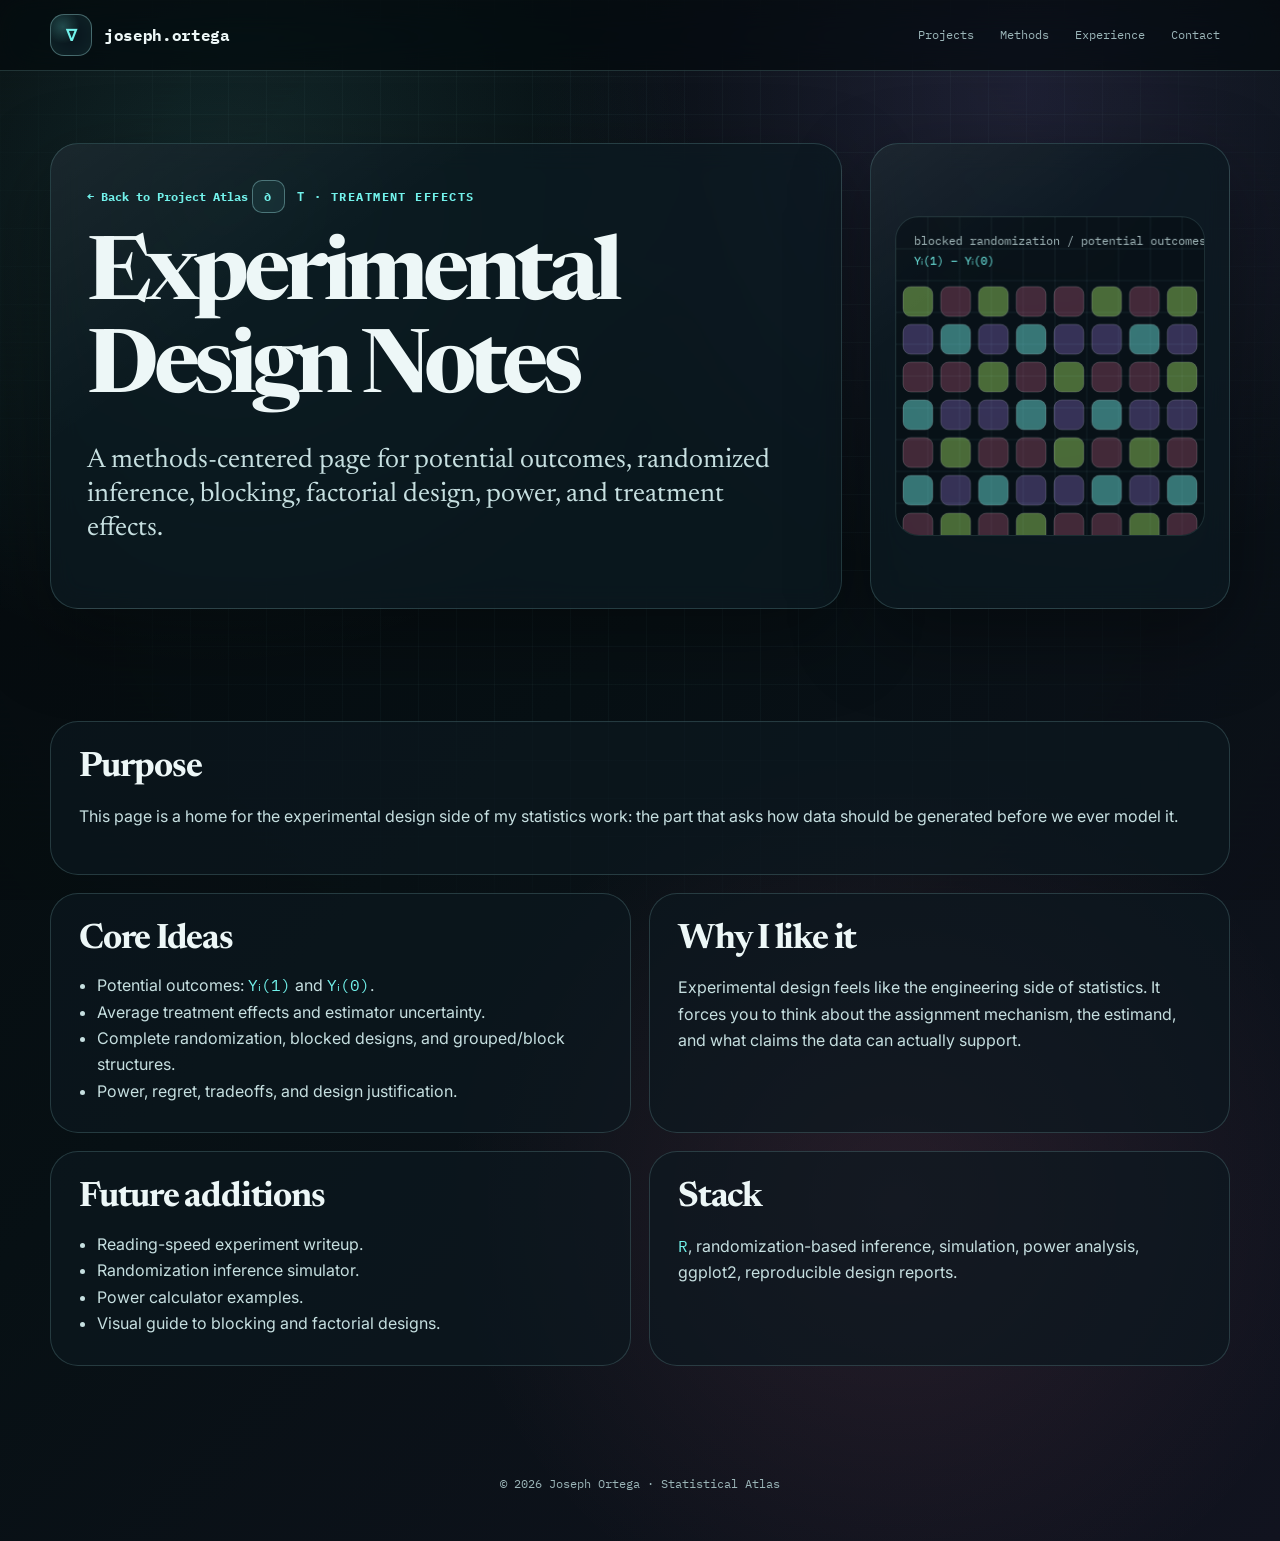
==== projects/experimental-design.html @ 02c42f97 "Add files via upload" ====
<!doctype html>
<html lang="en">
<head>
  <meta charset="utf-8" />
  <meta name="viewport" content="width=device-width, initial-scale=1" />
  <title>Experimental Design Notes — Joseph Ortega</title>
  <meta name="description" content="A methods-centered page for potential outcomes, randomized inference, blocking, factorial design, power, and treatment effects." />
  <meta name="theme-color" content="#071014" />
  <link rel="preconnect" href="https://fonts.googleapis.com">
  <link rel="preconnect" href="https://fonts.gstatic.com" crossorigin>
  <link href="https://fonts.googleapis.com/css2?family=IBM+Plex+Mono:wght@400;500;600;700&family=Inter:wght@400;500;600;700;800&family=Newsreader:opsz,wght@6..72,500;6..72,600;6..72,700&display=swap" rel="stylesheet">
  <link rel="stylesheet" href="../assets/styles.css" />
</head>
<body>
  <a class="skip-link" href="#main">Skip to content</a>
  <div class="progress" aria-hidden="true"></div>

  <header class="nav">
    <div class="container nav-inner">
      <a class="logo" href="../index.html" aria-label="Joseph Ortega home">
        <span class="logo-mark">∇</span>
        <span>joseph.ortega</span>
      </a>
      <nav class="nav-links" aria-label="Primary navigation">
        <a href="../index.html#projects">Projects</a>
        <a href="../index.html#methods">Methods</a>
        <a href="../index.html#experience">Experience</a>
        <a href="../index.html#contact">Contact</a>
      </nav>
    </div>
  </header>

  <main id="main">
    <section class="project-hero container">
      <div class="project-hero-grid">
        <div class="panel project-title reveal">
          <a class="back" href="../index.html#projects">← Back to Project Atlas</a>
          <div class="eyebrow">τ · treatment effects</div>
          <h1>Experimental Design Notes</h1>
          <p>A methods-centered page for potential outcomes, randomized inference, blocking, factorial design, power, and treatment effects.</p>
        </div>
        <aside class="panel project-viz reveal" aria-label="Project visualization">
          <canvas data-viz="experiment"></canvas>
        </aside>
      </div>
    </section>

    <section class="section container">
      <div class="case-grid">
        
        <article class="case-card full reveal">
          <h2>Purpose</h2>
          <p>This page is a home for the experimental design side of my statistics work: the part that asks how data should be generated before we ever model it.</p>
        </article>
        <article class="case-card reveal">
          <h2>Core Ideas</h2>
          <ul>
            <li>Potential outcomes: <code>Yᵢ(1)</code> and <code>Yᵢ(0)</code>.</li>
            <li>Average treatment effects and estimator uncertainty.</li>
            <li>Complete randomization, blocked designs, and grouped/block structures.</li>
            <li>Power, regret, tradeoffs, and design justification.</li>
          </ul>
        </article>
        <article class="case-card reveal">
          <h2>Why I like it</h2>
          <p>Experimental design feels like the engineering side of statistics. It forces you to think about the assignment mechanism, the estimand, and what claims the data can actually support.</p>
        </article>
        <article class="case-card reveal">
          <h2>Future additions</h2>
          <ul>
            <li>Reading-speed experiment writeup.</li>
            <li>Randomization inference simulator.</li>
            <li>Power calculator examples.</li>
            <li>Visual guide to blocking and factorial designs.</li>
          </ul>
        </article>
        <article class="case-card reveal">
          <h2>Stack</h2>
          <p><code>R</code>, randomization-based inference, simulation, power analysis, ggplot2, reproducible design reports.</p>
        </article>
    
      </div>
    </section>
  </main>

  <footer class="footer container">
    <div>© <span id="year"></span> Joseph Ortega · <a href="../index.html">Statistical Atlas</a></div>
  </footer>

  <script src="../assets/script.js"></script>
</body>
</html>
---- assets/styles.css ----
:root {
  --bg: #071014;
  --bg-2: #0a161d;
  --panel: rgba(12, 25, 32, 0.76);
  --panel-2: rgba(10, 22, 29, 0.92);
  --line: rgba(163, 230, 232, 0.18);
  --line-strong: rgba(163, 230, 232, 0.38);
  --text: #edf7f7;
  --muted: #9bb5b8;
  --soft: #c6dfe0;
  --cyan: #72f2eb;
  --blue: #7aa7ff;
  --violet: #b18cff;
  --rose: #ff7aa8;
  --lime: #b8ff72;
  --amber: #ffd166;
  --paper: #f4efe2;
  --shadow: 0 28px 80px rgba(0, 0, 0, 0.36);
  --max: 1180px;
  --mono: "IBM Plex Mono", ui-monospace, SFMono-Regular, Menlo, Monaco, Consolas, monospace;
  --sans: "Inter", system-ui, -apple-system, BlinkMacSystemFont, "Segoe UI", sans-serif;
  --serif: "Newsreader", Georgia, serif;
}

* { box-sizing: border-box; }
html { scroll-behavior: smooth; }
body {
  margin: 0;
  min-height: 100vh;
  color: var(--text);
  font-family: var(--sans);
  line-height: 1.65;
  background:
    radial-gradient(circle at 17% 12%, rgba(114, 242, 235, 0.13), transparent 28%),
    radial-gradient(circle at 80% 6%, rgba(177, 140, 255, 0.14), transparent 28%),
    radial-gradient(circle at 70% 78%, rgba(255, 122, 168, 0.11), transparent 30%),
    linear-gradient(135deg, #050a0d 0%, var(--bg) 45%, #11131f 100%);
  overflow-x: hidden;
}

body::before {
  content: "";
  position: fixed;
  inset: 0;
  pointer-events: none;
  z-index: -3;
  background:
    linear-gradient(90deg, rgba(163,230,232,0.035) 1px, transparent 1px),
    linear-gradient(rgba(163,230,232,0.035) 1px, transparent 1px);
  background-size: 38px 38px;
  mask-image: radial-gradient(circle at 50% 30%, black 0 54%, transparent 82%);
}

body::after {
  content: "";
  position: fixed;
  inset: 0;
  z-index: -2;
  pointer-events: none;
  opacity: .28;
  background:
    repeating-linear-gradient(0deg, transparent 0 5px, rgba(255,255,255,.035) 6px, transparent 7px),
    radial-gradient(circle at 50% 50%, transparent 0 58%, rgba(0,0,0,.44) 100%);
  mix-blend-mode: soft-light;
}

a { color: inherit; text-decoration: none; }
img, svg { max-width: 100%; display: block; }
.container { width: min(var(--max), calc(100% - 36px)); margin: 0 auto; }

.skip-link {
  position: absolute;
  left: 18px;
  top: -60px;
  z-index: 999;
  background: var(--text);
  color: #061015;
  padding: 10px 14px;
  border-radius: 999px;
}
.skip-link:focus { top: 18px; }

.progress {
  position: fixed;
  top: 0;
  left: 0;
  height: 3px;
  width: 0;
  z-index: 1000;
  background: linear-gradient(90deg, var(--cyan), var(--violet), var(--rose), var(--amber));
  box-shadow: 0 0 20px rgba(114,242,235,.5);
}

.nav {
  position: sticky;
  top: 0;
  z-index: 100;
  backdrop-filter: blur(16px) saturate(150%);
  background: rgba(5, 10, 13, 0.72);
  border-bottom: 1px solid var(--line);
}

.nav-inner {
  display: flex;
  align-items: center;
  justify-content: space-between;
  gap: 22px;
  padding: 14px 0;
}

.logo {
  display: inline-flex;
  align-items: center;
  gap: 12px;
  font-family: var(--mono);
  font-weight: 700;
  letter-spacing: -.02em;
}

.logo-mark {
  width: 42px;
  height: 42px;
  border: 1px solid var(--line-strong);
  border-radius: 14px;
  display: grid;
  place-items: center;
  color: var(--cyan);
  background:
    radial-gradient(circle at 30% 30%, rgba(114,242,235,.22), transparent 42%),
    rgba(12,25,32,.76);
  box-shadow: inset 0 0 24px rgba(114,242,235,.08);
}

.nav-links {
  display: flex;
  align-items: center;
  justify-content: flex-end;
  gap: 6px;
  flex-wrap: wrap;
}

.nav-links a {
  font-family: var(--mono);
  font-size: 12px;
  color: var(--muted);
  padding: 8px 10px;
  border-radius: 999px;
  transition: color .2s ease, background .2s ease;
}
.nav-links a:hover {
  color: var(--text);
  background: rgba(114,242,235,.08);
}

.hero {
  min-height: calc(100vh - 73px);
  display: grid;
  align-items: center;
  padding: 76px 0 56px;
}

.hero-grid {
  display: grid;
  grid-template-columns: 1.03fr .97fr;
  gap: 38px;
  align-items: center;
}

.eyebrow {
  display: inline-flex;
  align-items: center;
  gap: 12px;
  margin-bottom: 18px;
  font-family: var(--mono);
  color: var(--cyan);
  font-weight: 700;
  font-size: 12px;
  letter-spacing: .12em;
  text-transform: uppercase;
}
.eyebrow::before {
  content: "∂";
  width: 31px;
  height: 31px;
  display: grid;
  place-items: center;
  border: 1px solid var(--line-strong);
  border-radius: 10px;
  background: rgba(114,242,235,.07);
}

h1, h2, h3 { margin: 0; line-height: 1.05; }
h1 {
  font-family: var(--serif);
  font-weight: 700;
  letter-spacing: -.06em;
  font-size: clamp(50px, 8.4vw, 112px);
  max-width: 850px;
}
.gradient-text {
  color: transparent;
  background: linear-gradient(100deg, var(--cyan), var(--blue), var(--violet), var(--rose));
  -webkit-background-clip: text;
  background-clip: text;
}

.hero-copy {
  margin: 22px 0 0;
  max-width: 720px;
  color: var(--soft);
  font-family: var(--serif);
  font-size: clamp(22px, 3vw, 32px);
  line-height: 1.24;
}
.hero-copy strong { color: var(--text); }

.actions {
  display: flex;
  gap: 12px;
  flex-wrap: wrap;
  margin-top: 30px;
}

.btn {
  display: inline-flex;
  align-items: center;
  justify-content: center;
  min-height: 44px;
  padding: 11px 15px;
  border: 1px solid var(--line-strong);
  border-radius: 999px;
  background: rgba(114,242,235,.06);
  color: var(--text);
  font-family: var(--mono);
  font-size: 12px;
  font-weight: 700;
  transition: transform .2s ease, border-color .2s ease, background .2s ease;
}
.btn:hover {
  transform: translateY(-2px);
  background: rgba(114,242,235,.12);
  border-color: rgba(114,242,235,.7);
}
.btn.primary {
  color: #041114;
  background: linear-gradient(135deg, var(--cyan), var(--blue));
  border-color: transparent;
}

.math-lab {
  border: 1px solid var(--line);
  border-radius: 30px;
  background:
    linear-gradient(145deg, rgba(255,255,255,.08), rgba(255,255,255,.02)),
    rgba(12,25,32,.64);
  box-shadow: var(--shadow);
  overflow: hidden;
  position: relative;
}

.math-lab::before {
  content: "";
  position: absolute;
  inset: 14px;
  border: 1px solid rgba(163,230,232,.12);
  border-radius: 22px;
  pointer-events: none;
  z-index: 2;
}

.lab-header {
  display: flex;
  justify-content: space-between;
  align-items: center;
  gap: 12px;
  padding: 14px 18px;
  border-bottom: 1px solid var(--line);
  background: rgba(5,10,13,.46);
  font-family: var(--mono);
  font-size: 12px;
  color: var(--muted);
}

.lab-dots { display: inline-flex; gap: 7px; }
.lab-dots span {
  width: 9px;
  height: 9px;
  border-radius: 999px;
  background: var(--cyan);
  box-shadow: 0 0 12px rgba(114,242,235,.45);
}
.lab-dots span:nth-child(2) { background: var(--violet); }
.lab-dots span:nth-child(3) { background: var(--rose); }

.lab-stage {
  position: relative;
  min-height: 560px;
  padding: 24px;
  display: grid;
  place-items: center;
}

.equation-rain {
  position: absolute;
  inset: 0;
  overflow: hidden;
  pointer-events: none;
  opacity: .46;
}
.equation-rain span {
  position: absolute;
  font-family: var(--mono);
  color: rgba(198,223,224,.28);
  font-size: 12px;
}
.equation-rain span:nth-child(1) { left: 6%; top: 10%; }
.equation-rain span:nth-child(2) { right: 10%; top: 15%; color: rgba(255,122,168,.32); }
.equation-rain span:nth-child(3) { left: 12%; bottom: 19%; color: rgba(184,255,114,.28); }
.equation-rain span:nth-child(4) { right: 8%; bottom: 26%; color: rgba(177,140,255,.32); }
.equation-rain span:nth-child(5) { left: 46%; top: 6%; color: rgba(255,209,102,.32); }

#stats-canvas {
  width: 100%;
  max-width: 560px;
  height: 430px;
  border-radius: 24px;
  background:
    radial-gradient(circle at 50% 50%, rgba(114,242,235,.08), transparent 58%),
    rgba(5,10,13,.38);
  border: 1px solid rgba(163,230,232,.13);
}

.mini-dashboard {
  position: absolute;
  left: 28px;
  right: 28px;
  bottom: 28px;
  display: grid;
  grid-template-columns: repeat(3, 1fr);
  gap: 10px;
}
.metric {
  padding: 12px;
  border: 1px solid rgba(163,230,232,.16);
  border-radius: 18px;
  background: rgba(5,10,13,.72);
  backdrop-filter: blur(12px);
}
.metric b {
  display: block;
  font-family: var(--mono);
  color: var(--cyan);
  font-size: 18px;
}
.metric span {
  color: var(--muted);
  font-size: 12px;
}

.section { padding: 72px 0; }

.section-title {
  display: flex;
  align-items: end;
  justify-content: space-between;
  gap: 20px;
  margin-bottom: 28px;
}
.section-title h2 {
  font-family: var(--serif);
  font-size: clamp(34px, 5vw, 64px);
  letter-spacing: -.045em;
}
.section-title p {
  max-width: 520px;
  margin: 0;
  color: var(--muted);
}

.panel {
  border: 1px solid var(--line);
  border-radius: 28px;
  background:
    linear-gradient(145deg, rgba(255,255,255,.06), transparent 30%),
    var(--panel);
  box-shadow: var(--shadow);
  overflow: hidden;
  backdrop-filter: blur(14px) saturate(140%);
}

.about-grid {
  display: grid;
  grid-template-columns: .9fr 1.1fr;
}
.about-note {
  padding: 34px;
  border-right: 1px solid var(--line);
  background:
    radial-gradient(circle at 10% 10%, rgba(114,242,235,.15), transparent 35%),
    rgba(255,255,255,.02);
}
.about-note .mono {
  font-family: var(--mono);
  color: var(--cyan);
  font-size: 12px;
  letter-spacing: .13em;
  text-transform: uppercase;
  margin-bottom: 14px;
}
.about-note p {
  margin: 0;
  font-family: var(--serif);
  font-size: 30px;
  line-height: 1.15;
}
.about-copy {
  padding: 34px;
  color: var(--soft);
}
.about-copy p:first-child { margin-top: 0; }
.about-copy p:last-child { margin-bottom: 0; }

.formula-strip {
  display: grid;
  grid-template-columns: repeat(4, 1fr);
  border-top: 1px solid var(--line);
}
.formula {
  min-height: 110px;
  padding: 20px;
  border-right: 1px solid var(--line);
  background: rgba(5,10,13,.22);
}
.formula:last-child { border-right: 0; }
.formula code {
  display: block;
  color: var(--cyan);
  font-family: var(--mono);
  font-size: 14px;
  margin-bottom: 8px;
}
.formula span {
  color: var(--muted);
  font-size: 13px;
}

.project-grid {
  display: grid;
  grid-template-columns: repeat(12, 1fr);
  gap: 18px;
}
.project-card {
  grid-column: span 6;
  min-height: 350px;
  position: relative;
  padding: 26px;
  border: 1px solid var(--line);
  border-radius: 28px;
  background:
    radial-gradient(circle at 80% 8%, rgba(114,242,235,.12), transparent 27%),
    linear-gradient(145deg, rgba(255,255,255,.06), rgba(255,255,255,.015)),
    rgba(12,25,32,.72);
  box-shadow: 0 22px 70px rgba(0,0,0,.28);
  overflow: hidden;
  transition: transform .22s ease, border-color .22s ease, background .22s ease;
}
.project-card.featured { grid-column: span 7; }
.project-card.compact { grid-column: span 5; }
.project-card:hover {
  transform: translateY(-5px);
  border-color: rgba(114,242,235,.48);
  background:
    radial-gradient(circle at 80% 8%, rgba(114,242,235,.18), transparent 28%),
    linear-gradient(145deg, rgba(255,255,255,.08), rgba(255,255,255,.02)),
    rgba(12,25,32,.82);
}
.project-card::after {
  content: attr(data-symbol);
  position: absolute;
  right: 22px;
  bottom: 8px;
  font-family: var(--serif);
  font-size: 130px;
  line-height: .8;
  color: rgba(163,230,232,.05);
  pointer-events: none;
}
.project-card .kicker {
  color: var(--cyan);
  font-family: var(--mono);
  font-size: 12px;
  font-weight: 700;
  letter-spacing: .12em;
  text-transform: uppercase;
  margin-bottom: 14px;
}
.project-card h3 {
  font-family: var(--serif);
  font-size: clamp(28px, 3.6vw, 45px);
  letter-spacing: -.04em;
  margin-bottom: 13px;
  position: relative;
  z-index: 1;
}
.project-card p {
  margin: 0;
  color: var(--soft);
  position: relative;
  z-index: 1;
}
.tags {
  display: flex;
  flex-wrap: wrap;
  gap: 9px;
  margin-top: 22px;
  position: relative;
  z-index: 1;
}
.tag {
  border: 1px solid rgba(163,230,232,.24);
  background: rgba(114,242,235,.06);
  color: var(--soft);
  border-radius: 999px;
  padding: 7px 10px;
  font-family: var(--mono);
  font-size: 11px;
  font-weight: 700;
}
.tag.link {
  color: var(--cyan);
}
.tag.link:hover {
  background: rgba(114,242,235,.13);
  border-color: rgba(114,242,235,.55);
}

.method-grid {
  display: grid;
  grid-template-columns: repeat(4, 1fr);
  gap: 14px;
}
.method-card {
  padding: 22px;
  border: 1px solid var(--line);
  border-radius: 24px;
  background: rgba(12,25,32,.66);
}
.method-card .symbol {
  font-family: var(--mono);
  color: var(--cyan);
  margin-bottom: 16px;
}
.method-card h3 {
  font-family: var(--serif);
  font-size: 24px;
  letter-spacing: -.03em;
  margin-bottom: 10px;
}
.method-card p {
  color: var(--muted);
  margin: 0;
  font-size: 14px;
}

.timeline {
  display: grid;
  gap: 14px;
}
.role {
  display: grid;
  grid-template-columns: 130px 1fr;
  gap: 18px;
  align-items: stretch;
}
.role-time {
  padding: 22px;
  border: 1px solid var(--line);
  border-radius: 22px;
  background: rgba(114,242,235,.045);
  font-family: var(--mono);
  color: var(--cyan);
  font-size: 12px;
  font-weight: 700;
}
.role-card {
  padding: 24px;
  border: 1px solid var(--line);
  border-radius: 22px;
  background: rgba(12,25,32,.68);
}
.role-card h3 {
  font-family: var(--serif);
  font-size: 28px;
  letter-spacing: -.03em;
  margin-bottom: 8px;
}
.role-card p {
  margin: 0;
  color: var(--soft);
}

.skills-grid {
  display: grid;
  grid-template-columns: repeat(3, 1fr);
  gap: 18px;
}
.skill-card {
  padding: 25px;
  border: 1px solid var(--line);
  border-radius: 28px;
  background: rgba(12,25,32,.68);
}
.skill-card h3 {
  font-family: var(--serif);
  font-size: 28px;
  letter-spacing: -.035em;
  margin-bottom: 12px;
}
.skill-card ul {
  margin: 0;
  padding: 0;
  list-style: none;
  color: var(--soft);
}
.skill-card li {
  border-bottom: 1px solid rgba(163,230,232,.12);
  padding: 9px 0;
}
.skill-card li:last-child { border-bottom: 0; }

.contact {
  text-align: center;
  padding: 42px;
}
.contact h2 {
  font-family: var(--serif);
  font-size: clamp(36px, 6vw, 72px);
  letter-spacing: -.05em;
  margin-bottom: 16px;
}
.contact p {
  max-width: 720px;
  margin: 0 auto 28px;
  color: var(--soft);
  font-family: var(--serif);
  font-size: 25px;
  line-height: 1.24;
}

.footer {
  padding: 36px 0 48px;
  text-align: center;
  color: var(--muted);
  font-family: var(--mono);
  font-size: 12px;
}

/* Project pages */
.project-hero {
  padding: 72px 0 40px;
}
.project-hero-grid {
  display: grid;
  grid-template-columns: 1fr 360px;
  gap: 28px;
  align-items: stretch;
}
.project-title {
  padding: 36px;
}
.project-title .back {
  display: inline-block;
  color: var(--cyan);
  font-family: var(--mono);
  font-size: 12px;
  font-weight: 700;
  margin-bottom: 26px;
}
.project-title h1 {
  font-size: clamp(46px, 7vw, 88px);
}
.project-title p {
  max-width: 760px;
  color: var(--soft);
  font-family: var(--serif);
  font-size: 27px;
  line-height: 1.25;
}
.project-viz {
  min-height: 420px;
  padding: 24px;
  display: grid;
  place-items: center;
}
.project-viz canvas {
  width: 100%;
  height: 320px;
  border: 1px solid rgba(163,230,232,.13);
  border-radius: 24px;
  background: rgba(5,10,13,.32);
}
.case-grid {
  display: grid;
  grid-template-columns: 1fr 1fr;
  gap: 18px;
}
.case-card {
  padding: 28px;
  border: 1px solid var(--line);
  border-radius: 28px;
  background: rgba(12,25,32,.68);
}
.case-card.full { grid-column: 1 / -1; }
.case-card h2 {
  font-family: var(--serif);
  font-size: 35px;
  letter-spacing: -.035em;
  margin-bottom: 14px;
}
.case-card p, .case-card li {
  color: var(--soft);
}
.case-card ul {
  margin: 0;
  padding-left: 18px;
}
.case-card code {
  color: var(--cyan);
  font-family: var(--mono);
}

.reveal {
  opacity: 0;
  transform: translateY(16px);
  transition: opacity .7s ease, transform .7s ease;
}
.reveal.visible {
  opacity: 1;
  transform: translateY(0);
}

@media (max-width: 980px) {
  .hero-grid,
  .about-grid,
  .project-hero-grid,
  .case-grid { grid-template-columns: 1fr; }
  .project-card,
  .project-card.featured,
  .project-card.compact { grid-column: span 12; }
  .method-grid,
  .skills-grid { grid-template-columns: 1fr 1fr; }
  .formula-strip { grid-template-columns: 1fr 1fr; }
  .formula:nth-child(2) { border-right: 0; }
  .formula:nth-child(3), .formula:nth-child(4) { border-top: 1px solid var(--line); }
  .about-note { border-right: 0; border-bottom: 1px solid var(--line); }
}

@media (max-width: 720px) {
  .container { width: min(100% - 28px, var(--max)); }
  .nav-inner { flex-direction: column; align-items: flex-start; }
  .nav-links { justify-content: flex-start; }
  .hero { min-height: auto; padding: 48px 0; }
  h1 { font-size: clamp(44px, 14vw, 70px); }
  .lab-stage { min-height: 500px; padding: 14px; }
  #stats-canvas { height: 360px; }
  .mini-dashboard { grid-template-columns: 1fr; left: 18px; right: 18px; bottom: 18px; }
  .section { padding: 52px 0; }
  .section-title { display: block; }
  .section-title p { margin-top: 10px; }
  .method-grid, .skills-grid, .formula-strip { grid-template-columns: 1fr; }
  .formula, .formula:nth-child(2), .formula:nth-child(3), .formula:nth-child(4) {
    border-right: 0;
    border-top: 1px solid var(--line);
  }
  .formula:first-child { border-top: 0; }
  .role { grid-template-columns: 1fr; gap: 8px; }
  .about-note, .about-copy, .project-card, .role-card, .skill-card, .contact, .project-title, .case-card { padding: 22px; }
}

@media (prefers-reduced-motion: reduce) {
  html { scroll-behavior: auto; }
  *, *::before, *::after { transition: none !important; animation: none !important; }
  .reveal { opacity: 1; transform: none; }
}
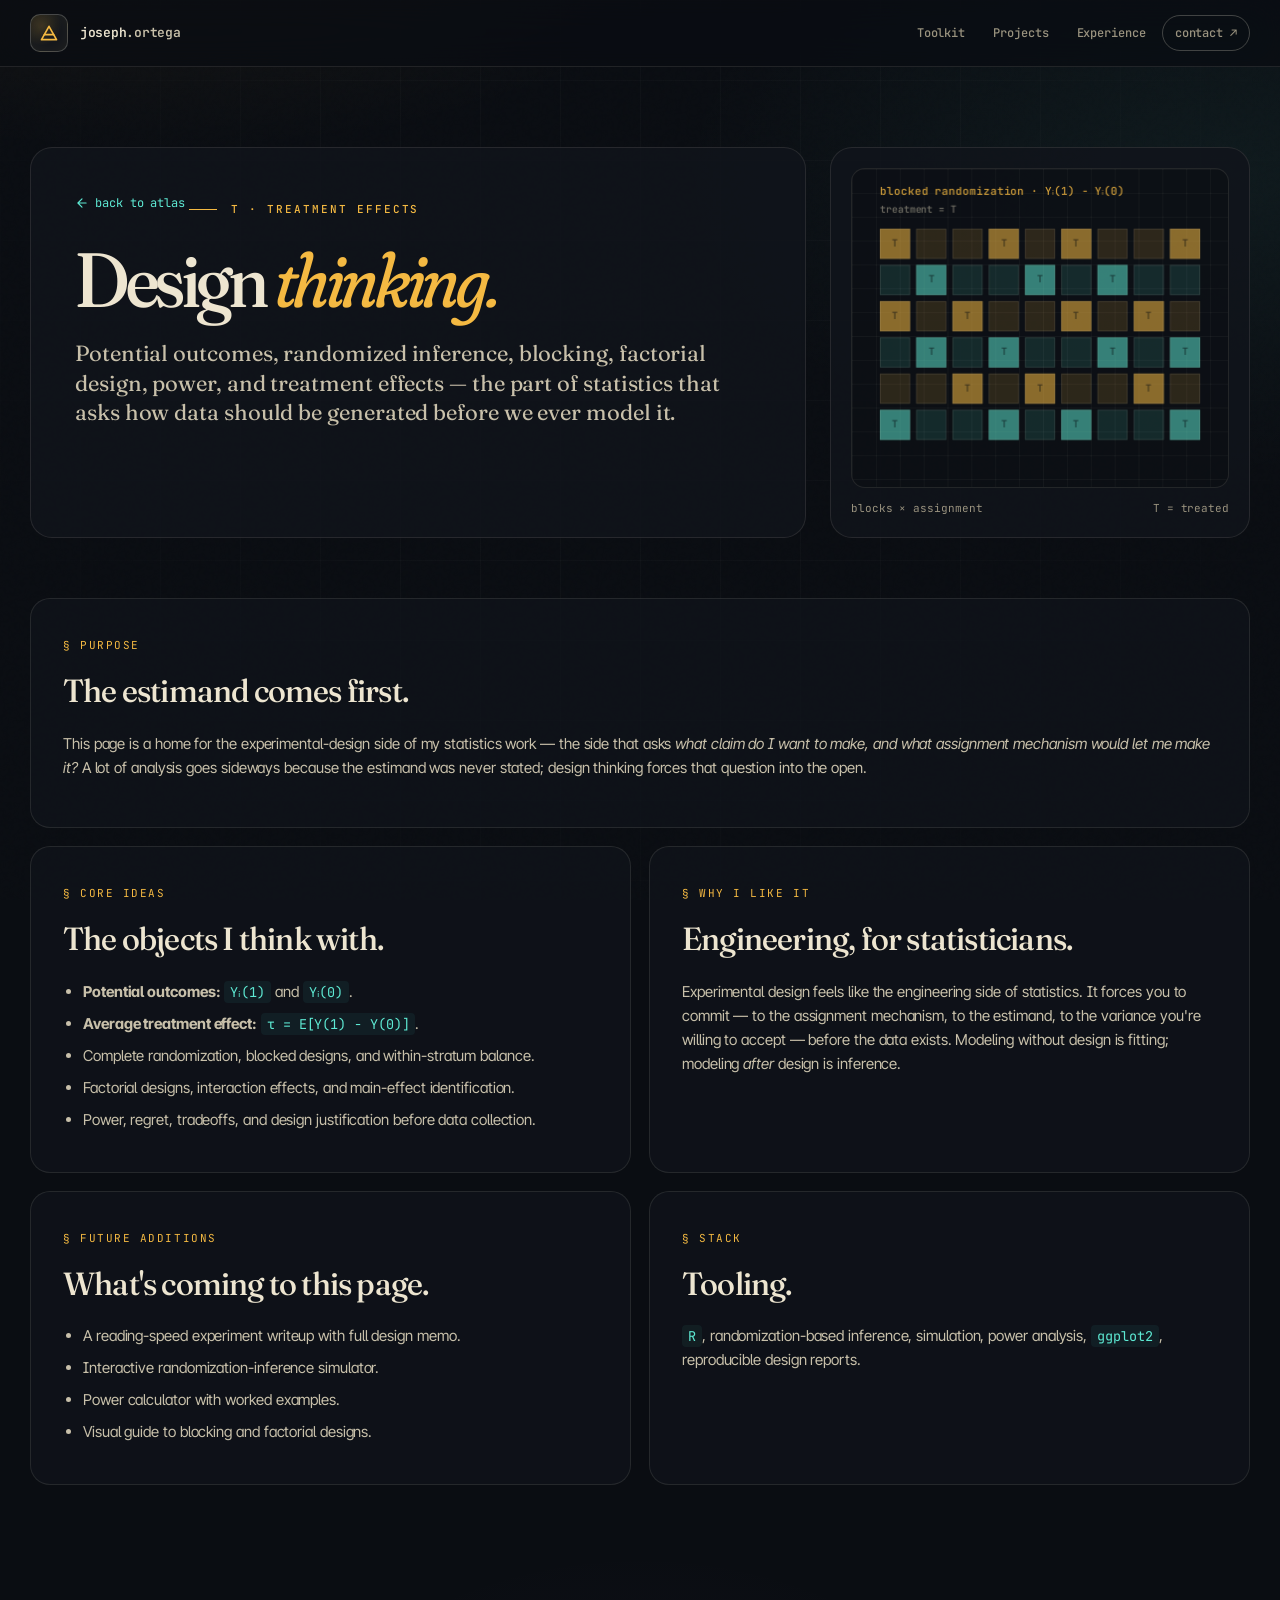
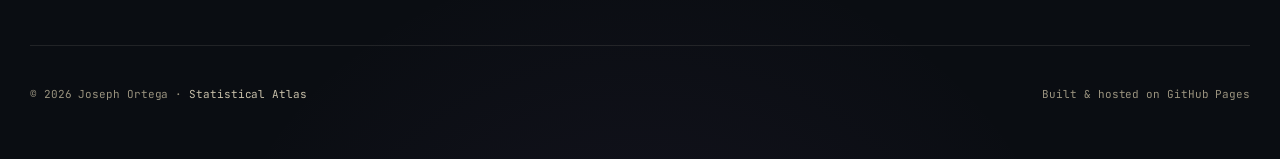
==== commit 06e9b5b9: "Add files via upload" ====
--- a/projects/experimental-design.html
+++ b/projects/experimental-design.html
@@ -5,10 +5,10 @@
   <meta name="viewport" content="width=device-width, initial-scale=1" />
   <title>Experimental Design Notes — Joseph Ortega</title>
   <meta name="description" content="A methods-centered page for potential outcomes, randomized inference, blocking, factorial design, power, and treatment effects." />
-  <meta name="theme-color" content="#071014" />
+  <meta name="theme-color" content="#0a0d12" />
   <link rel="preconnect" href="https://fonts.googleapis.com">
   <link rel="preconnect" href="https://fonts.gstatic.com" crossorigin>
-  <link href="https://fonts.googleapis.com/css2?family=IBM+Plex+Mono:wght@400;500;600;700&family=Inter:wght@400;500;600;700;800&family=Newsreader:opsz,wght@6..72,500;6..72,600;6..72,700&display=swap" rel="stylesheet">
+  <link href="https://fonts.googleapis.com/css2?family=Fraunces:ital,opsz,wght,SOFT@0,9..144,300..900,0..100;1,9..144,300..900,0..100&family=Inter+Tight:wght@400;500;600;700&family=JetBrains+Mono:wght@400;500;600&display=swap" rel="stylesheet">
   <link rel="stylesheet" href="../assets/styles.css" />
 </head>
 <body>
@@ -18,73 +18,93 @@
   <header class="nav">
     <div class="container nav-inner">
       <a class="logo" href="../index.html" aria-label="Joseph Ortega home">
-        <span class="logo-mark">∇</span>
-        <span>joseph.ortega</span>
+        <span class="logo-mark" aria-hidden="true">
+          <svg viewBox="0 0 24 24" fill="none" stroke="currentColor" stroke-width="2" stroke-linecap="round" stroke-linejoin="round">
+            <path d="M3 20 L12 4 L21 20 Z" /><path d="M6.5 14 L17.5 14" />
+          </svg>
+        </span>
+        <span><strong>joseph</strong>.ortega</span>
       </a>
       <nav class="nav-links" aria-label="Primary navigation">
+        <a href="../index.html#toolkit">Toolkit</a>
         <a href="../index.html#projects">Projects</a>
-        <a href="../index.html#methods">Methods</a>
         <a href="../index.html#experience">Experience</a>
-        <a href="../index.html#contact">Contact</a>
+        <a class="nav-cta" href="../index.html#contact">contact ↗</a>
       </nav>
     </div>
   </header>
 
   <main id="main">
-    <section class="project-hero container">
-      <div class="project-hero-grid">
-        <div class="panel project-title reveal">
-          <a class="back" href="../index.html#projects">← Back to Project Atlas</a>
+
+    <section class="proj-hero container">
+      <div class="proj-hero-grid">
+        <div class="proj-title reveal">
+          <a class="back" href="../index.html#projects">
+            <svg viewBox="0 0 24 24" width="14" height="14" fill="none" stroke="currentColor" stroke-width="2" stroke-linecap="round" stroke-linejoin="round"><path d="M19 12H5M12 19l-7-7 7-7"/></svg>
+            back to atlas
+          </a>
           <div class="eyebrow">τ · treatment effects</div>
-          <h1>Experimental Design Notes</h1>
-          <p>A methods-centered page for potential outcomes, randomized inference, blocking, factorial design, power, and treatment effects.</p>
+          <h1>Design <em>thinking.</em></h1>
+          <p class="blurb">Potential outcomes, randomized inference, blocking, factorial design, power, and treatment effects — the part of statistics that asks how data should be generated before we ever model it.</p>
         </div>
-        <aside class="panel project-viz reveal" aria-label="Project visualization">
+        <aside class="proj-viz reveal" aria-label="Blocked randomization visualization">
           <canvas data-viz="experiment"></canvas>
+          <div class="legend"><span>blocks × assignment</span><span>T = treated</span></div>
         </aside>
       </div>
     </section>
 
-    <section class="section container">
+    <section class="section container" style="padding-top: 20px;">
       <div class="case-grid">
-        
+
         <article class="case-card full reveal">
-          <h2>Purpose</h2>
-          <p>This page is a home for the experimental design side of my statistics work: the part that asks how data should be generated before we ever model it.</p>
+          <div class="num">§ purpose</div>
+          <h2>The estimand comes first.</h2>
+          <p>This page is a home for the experimental-design side of my statistics work — the side that asks <em>what claim do I want to make, and what assignment mechanism would let me make it?</em> A lot of analysis goes sideways because the estimand was never stated; design thinking forces that question into the open.</p>
         </article>
+
         <article class="case-card reveal">
-          <h2>Core Ideas</h2>
+          <div class="num">§ core ideas</div>
+          <h2>The objects I think with.</h2>
           <ul>
-            <li>Potential outcomes: <code>Yᵢ(1)</code> and <code>Yᵢ(0)</code>.</li>
-            <li>Average treatment effects and estimator uncertainty.</li>
-            <li>Complete randomization, blocked designs, and grouped/block structures.</li>
-            <li>Power, regret, tradeoffs, and design justification.</li>
+            <li><strong>Potential outcomes:</strong> <code>Yᵢ(1)</code> and <code>Yᵢ(0)</code>.</li>
+            <li><strong>Average treatment effect:</strong> <code>τ = E[Y(1) − Y(0)]</code>.</li>
+            <li>Complete randomization, blocked designs, and within-stratum balance.</li>
+            <li>Factorial designs, interaction effects, and main-effect identification.</li>
+            <li>Power, regret, tradeoffs, and design justification before data collection.</li>
           </ul>
         </article>
+
         <article class="case-card reveal">
-          <h2>Why I like it</h2>
-          <p>Experimental design feels like the engineering side of statistics. It forces you to think about the assignment mechanism, the estimand, and what claims the data can actually support.</p>
+          <div class="num">§ why I like it</div>
+          <h2>Engineering, for statisticians.</h2>
+          <p>Experimental design feels like the engineering side of statistics. It forces you to commit — to the assignment mechanism, to the estimand, to the variance you're willing to accept — before the data exists. Modeling without design is fitting; modeling <em>after</em> design is inference.</p>
         </article>
+
         <article class="case-card reveal">
-          <h2>Future additions</h2>
+          <div class="num">§ future additions</div>
+          <h2>What's coming to this page.</h2>
           <ul>
-            <li>Reading-speed experiment writeup.</li>
-            <li>Randomization inference simulator.</li>
-            <li>Power calculator examples.</li>
+            <li>A reading-speed experiment writeup with full design memo.</li>
+            <li>Interactive randomization-inference simulator.</li>
+            <li>Power calculator with worked examples.</li>
             <li>Visual guide to blocking and factorial designs.</li>
           </ul>
         </article>
+
         <article class="case-card reveal">
-          <h2>Stack</h2>
-          <p><code>R</code>, randomization-based inference, simulation, power analysis, ggplot2, reproducible design reports.</p>
+          <div class="num">§ stack</div>
+          <h2>Tooling.</h2>
+          <p><code>R</code>, randomization-based inference, simulation, power analysis, <code>ggplot2</code>, reproducible design reports.</p>
         </article>
-    
+
       </div>
     </section>
   </main>
 
-  <footer class="footer container">
+  <footer class="container footer">
     <div>© <span id="year"></span> Joseph Ortega · <a href="../index.html">Statistical Atlas</a></div>
+    <div>Built &amp; hosted on GitHub Pages</div>
   </footer>
 
   <script src="../assets/script.js"></script>
--- a/assets/styles.css
+++ b/assets/styles.css
@@ -1,41 +1,76 @@
+/* ─────────────────────────────────────────────────────────────
+   Joseph Ortega · Statistical Atlas
+   Aesthetic: editorial research notebook × quant lab terminal
+   ───────────────────────────────────────────────────────────── */
+
 :root {
-  --bg: #071014;
-  --bg-2: #0a161d;
-  --panel: rgba(12, 25, 32, 0.76);
-  --panel-2: rgba(10, 22, 29, 0.92);
-  --line: rgba(163, 230, 232, 0.18);
-  --line-strong: rgba(163, 230, 232, 0.38);
-  --text: #edf7f7;
-  --muted: #9bb5b8;
-  --soft: #c6dfe0;
-  --cyan: #72f2eb;
-  --blue: #7aa7ff;
-  --violet: #b18cff;
-  --rose: #ff7aa8;
-  --lime: #b8ff72;
-  --amber: #ffd166;
-  --paper: #f4efe2;
-  --shadow: 0 28px 80px rgba(0, 0, 0, 0.36);
-  --max: 1180px;
-  --mono: "IBM Plex Mono", ui-monospace, SFMono-Regular, Menlo, Monaco, Consolas, monospace;
-  --sans: "Inter", system-ui, -apple-system, BlinkMacSystemFont, "Segoe UI", sans-serif;
-  --serif: "Newsreader", Georgia, serif;
-}
-
-* { box-sizing: border-box; }
+  /* surfaces */
+  --ink:        #0a0d12;
+  --ink-2:      #11151c;
+  --ink-3:      #161b23;
+  --ink-4:      #1c2230;
+  --paper:      #f3ecd9;
+  --paper-2:    #e9e0c4;
+  --paper-3:    #d9cfae;
+
+  /* rules */
+  --rule:           rgba(243, 236, 217, 0.10);
+  --rule-strong:    rgba(243, 236, 217, 0.24);
+  --rule-amber:     rgba(244, 185, 66, 0.32);
+  --paper-rule:     rgba(10, 13, 18, 0.12);
+  --paper-rule-strong: rgba(10, 13, 18, 0.28);
+
+  /* text */
+  --text:       #ede5d0;
+  --text-soft:  #c8c0aa;
+  --text-mute:  #9a937f;
+  --ink-text:   #0e1219;
+  --ink-mute:   #514a35;
+
+  /* accents */
+  --amber:      #f4b942;
+  --amber-deep: #d09314;
+  --cyan:       #5eead4;
+  --cyan-deep:  #2dc6a8;
+  --rose:       #ed6a5a;
+  --plum:       #9b6cc6;
+  --moss:       #a3b97f;
+
+  /* type */
+  --serif: "Fraunces", "Newsreader", "Times New Roman", Georgia, serif;
+  --sans:  "Inter Tight", "Inter", system-ui, -apple-system, "Segoe UI", sans-serif;
+  --mono:  "JetBrains Mono", "IBM Plex Mono", ui-monospace, SFMono-Regular, Menlo, monospace;
+
+  --max:   1220px;
+  --max-narrow: 980px;
+  --shadow-lg: 0 30px 80px -20px rgba(0, 0, 0, 0.55);
+  --shadow-md: 0 16px 40px -12px rgba(0, 0, 0, 0.45);
+}
+
+/* ── reset ── */
+*, *::before, *::after { box-sizing: border-box; }
 html { scroll-behavior: smooth; }
+html, body { margin: 0; padding: 0; }
+img, svg, canvas { max-width: 100%; display: block; }
+a { color: inherit; text-decoration: none; }
+button { font: inherit; cursor: pointer; }
+
 body {
-  margin: 0;
   min-height: 100vh;
   color: var(--text);
   font-family: var(--sans);
-  line-height: 1.65;
-  background:
-    radial-gradient(circle at 17% 12%, rgba(114, 242, 235, 0.13), transparent 28%),
-    radial-gradient(circle at 80% 6%, rgba(177, 140, 255, 0.14), transparent 28%),
-    radial-gradient(circle at 70% 78%, rgba(255, 122, 168, 0.11), transparent 30%),
-    linear-gradient(135deg, #050a0d 0%, var(--bg) 45%, #11131f 100%);
+  font-size: 16px;
+  line-height: 1.55;
+  letter-spacing: -0.005em;
+  background: var(--ink);
+  background-image:
+    radial-gradient(1200px 600px at 12% -10%, rgba(244, 185, 66, 0.08), transparent 55%),
+    radial-gradient(900px 500px at 95% 10%, rgba(94, 234, 212, 0.06), transparent 60%),
+    radial-gradient(800px 700px at 50% 110%, rgba(155, 108, 198, 0.07), transparent 55%);
   overflow-x: hidden;
+  font-feature-settings: "ss01", "ss02", "cv11";
+  -webkit-font-smoothing: antialiased;
+  -moz-osx-font-smoothing: grayscale;
 }
 
 body::before {
@@ -43,742 +78,782 @@
   position: fixed;
   inset: 0;
   pointer-events: none;
-  z-index: -3;
-  background:
-    linear-gradient(90deg, rgba(163,230,232,0.035) 1px, transparent 1px),
-    linear-gradient(rgba(163,230,232,0.035) 1px, transparent 1px);
-  background-size: 38px 38px;
-  mask-image: radial-gradient(circle at 50% 30%, black 0 54%, transparent 82%);
+  z-index: -1;
+  background-image:
+    linear-gradient(rgba(243, 236, 217, 0.025) 1px, transparent 1px),
+    linear-gradient(90deg, rgba(243, 236, 217, 0.025) 1px, transparent 1px);
+  background-size: 80px 80px;
+  mask-image: radial-gradient(circle at 50% 35%, black 0 40%, transparent 90%);
 }
 
 body::after {
   content: "";
   position: fixed;
   inset: 0;
-  z-index: -2;
+  z-index: -1;
   pointer-events: none;
-  opacity: .28;
+  background-image: url("data:image/svg+xml,%3Csvg viewBox='0 0 200 200' xmlns='http://www.w3.org/2000/svg'%3E%3Cfilter id='n'%3E%3CfeTurbulence type='fractalNoise' baseFrequency='0.85' numOctaves='2' /%3E%3C/filter%3E%3Crect width='100%25' height='100%25' filter='url(%23n)' opacity='0.5'/%3E%3C/svg%3E");
+  opacity: 0.045;
+  mix-blend-mode: overlay;
+}
+
+/* ── containers ── */
+.container { width: min(var(--max), calc(100% - 40px)); margin: 0 auto; }
+.container-narrow { width: min(var(--max-narrow), calc(100% - 40px)); margin: 0 auto; }
+
+/* ── skip & progress ── */
+.skip-link {
+  position: absolute; left: 20px; top: -60px; z-index: 999;
+  background: var(--amber); color: var(--ink);
+  padding: 10px 14px; border-radius: 999px; font-family: var(--mono); font-size: 12px;
+}
+.skip-link:focus { top: 18px; }
+
+.progress {
+  position: fixed; top: 0; left: 0; height: 2px; width: 0; z-index: 1000;
+  background: linear-gradient(90deg, var(--amber), var(--cyan));
+}
+
+/* ── nav ── */
+.nav {
+  position: sticky; top: 0; z-index: 100;
+  backdrop-filter: blur(18px) saturate(140%);
+  background: rgba(10, 13, 18, 0.74);
+  border-bottom: 1px solid var(--rule);
+}
+.nav-inner {
+  display: flex; align-items: center; justify-content: space-between; gap: 24px;
+  padding: 14px 0;
+}
+.logo {
+  display: inline-flex; align-items: center; gap: 12px;
+  font-family: var(--mono); font-weight: 600; font-size: 13px;
+  letter-spacing: -0.02em;
+}
+.logo-mark {
+  width: 38px; height: 38px;
+  display: grid; place-items: center;
+  border: 1px solid var(--rule-strong); border-radius: 10px;
+  color: var(--amber); font-size: 18px;
   background:
-    repeating-linear-gradient(0deg, transparent 0 5px, rgba(255,255,255,.035) 6px, transparent 7px),
-    radial-gradient(circle at 50% 50%, transparent 0 58%, rgba(0,0,0,.44) 100%);
-  mix-blend-mode: soft-light;
-}
-
-a { color: inherit; text-decoration: none; }
-img, svg { max-width: 100%; display: block; }
-.container { width: min(var(--max), calc(100% - 36px)); margin: 0 auto; }
-
-.skip-link {
-  position: absolute;
-  left: 18px;
-  top: -60px;
-  z-index: 999;
-  background: var(--text);
-  color: #061015;
-  padding: 10px 14px;
-  border-radius: 999px;
-}
-.skip-link:focus { top: 18px; }
-
-.progress {
-  position: fixed;
-  top: 0;
-  left: 0;
-  height: 3px;
-  width: 0;
-  z-index: 1000;
-  background: linear-gradient(90deg, var(--cyan), var(--violet), var(--rose), var(--amber));
-  box-shadow: 0 0 20px rgba(114,242,235,.5);
-}
-
-.nav {
-  position: sticky;
-  top: 0;
-  z-index: 100;
-  backdrop-filter: blur(16px) saturate(150%);
-  background: rgba(5, 10, 13, 0.72);
-  border-bottom: 1px solid var(--line);
-}
-
-.nav-inner {
-  display: flex;
-  align-items: center;
-  justify-content: space-between;
-  gap: 22px;
-  padding: 14px 0;
-}
-
-.logo {
-  display: inline-flex;
-  align-items: center;
-  gap: 12px;
-  font-family: var(--mono);
-  font-weight: 700;
-  letter-spacing: -.02em;
-}
-
-.logo-mark {
-  width: 42px;
-  height: 42px;
-  border: 1px solid var(--line-strong);
-  border-radius: 14px;
-  display: grid;
-  place-items: center;
-  color: var(--cyan);
-  background:
-    radial-gradient(circle at 30% 30%, rgba(114,242,235,.22), transparent 42%),
-    rgba(12,25,32,.76);
-  box-shadow: inset 0 0 24px rgba(114,242,235,.08);
-}
+    radial-gradient(circle at 30% 30%, rgba(244,185,66,0.18), transparent 55%),
+    rgba(22, 27, 35, 0.6);
+  box-shadow: inset 0 0 20px rgba(244, 185, 66, 0.08);
+}
+.logo-mark svg { width: 20px; height: 20px; }
+.logo span:last-child { color: var(--text-soft); }
+.logo strong { color: var(--text); font-weight: 600; }
 
 .nav-links {
-  display: flex;
-  align-items: center;
-  justify-content: flex-end;
-  gap: 6px;
-  flex-wrap: wrap;
-}
-
+  display: flex; align-items: center; gap: 4px; flex-wrap: wrap;
+}
 .nav-links a {
-  font-family: var(--mono);
-  font-size: 12px;
-  color: var(--muted);
-  padding: 8px 10px;
-  border-radius: 999px;
-  transition: color .2s ease, background .2s ease;
-}
-.nav-links a:hover {
-  color: var(--text);
-  background: rgba(114,242,235,.08);
-}
-
-.hero {
-  min-height: calc(100vh - 73px);
-  display: grid;
-  align-items: center;
-  padding: 76px 0 56px;
-}
-
+  font-family: var(--mono); font-size: 12px; font-weight: 500;
+  color: var(--text-mute);
+  padding: 8px 12px; border-radius: 999px;
+  transition: color .2s, background .2s;
+}
+.nav-links a:hover { color: var(--text); background: rgba(244, 185, 66, 0.08); }
+
+.nav-cta {
+  display: inline-flex; align-items: center; gap: 6px;
+  border: 1px solid var(--rule-strong);
+  padding: 7px 12px; border-radius: 999px;
+  font-family: var(--mono); font-size: 11px; color: var(--text);
+}
+.nav-cta:hover { border-color: var(--amber); color: var(--amber); }
+
+/* ── HERO ── */
+.hero { padding: 88px 0 96px; position: relative; }
 .hero-grid {
   display: grid;
-  grid-template-columns: 1.03fr .97fr;
-  gap: 38px;
+  grid-template-columns: 1.15fr 0.85fr;
+  gap: 48px;
   align-items: center;
 }
 
 .eyebrow {
-  display: inline-flex;
-  align-items: center;
-  gap: 12px;
-  margin-bottom: 18px;
-  font-family: var(--mono);
-  color: var(--cyan);
-  font-weight: 700;
-  font-size: 12px;
-  letter-spacing: .12em;
-  text-transform: uppercase;
+  display: inline-flex; align-items: center; gap: 14px;
+  margin-bottom: 26px;
+  font-family: var(--mono); font-size: 11px; font-weight: 500;
+  letter-spacing: 0.18em; text-transform: uppercase;
+  color: var(--amber);
 }
 .eyebrow::before {
-  content: "∂";
-  width: 31px;
-  height: 31px;
-  display: grid;
-  place-items: center;
-  border: 1px solid var(--line-strong);
-  border-radius: 10px;
-  background: rgba(114,242,235,.07);
-}
-
-h1, h2, h3 { margin: 0; line-height: 1.05; }
+  content: ""; width: 28px; height: 1px; background: var(--amber);
+}
+
 h1 {
+  margin: 0;
   font-family: var(--serif);
-  font-weight: 700;
-  letter-spacing: -.06em;
-  font-size: clamp(50px, 8.4vw, 112px);
-  max-width: 850px;
-}
-.gradient-text {
-  color: transparent;
-  background: linear-gradient(100deg, var(--cyan), var(--blue), var(--violet), var(--rose));
-  -webkit-background-clip: text;
-  background-clip: text;
-}
+  font-weight: 500;
+  font-size: clamp(54px, 8.5vw, 116px);
+  line-height: 0.95;
+  letter-spacing: -0.045em;
+  font-variation-settings: "opsz" 144, "SOFT" 50;
+  max-width: 18ch;
+}
+h1 em {
+  font-style: italic; font-weight: 400;
+  font-variation-settings: "opsz" 144, "SOFT" 100;
+  color: var(--amber);
+}
+h1 .accent { color: var(--cyan); font-style: italic; font-weight: 400; }
 
 .hero-copy {
-  margin: 22px 0 0;
-  max-width: 720px;
-  color: var(--soft);
+  margin: 28px 0 0;
+  max-width: 560px;
+  color: var(--text-soft);
   font-family: var(--serif);
-  font-size: clamp(22px, 3vw, 32px);
-  line-height: 1.24;
-}
-.hero-copy strong { color: var(--text); }
+  font-size: clamp(20px, 2.1vw, 26px);
+  font-weight: 400;
+  line-height: 1.4;
+  letter-spacing: -0.01em;
+  font-variation-settings: "opsz" 18;
+}
+.hero-copy strong { color: var(--text); font-weight: 600; }
+
+.hero-meta {
+  display: flex; flex-wrap: wrap; gap: 22px;
+  margin-top: 30px;
+  font-family: var(--mono); font-size: 11px;
+  color: var(--text-mute);
+  letter-spacing: 0.04em;
+}
+.hero-meta span { display: inline-flex; align-items: center; gap: 8px; }
+.hero-meta span::before {
+  content: ""; width: 5px; height: 5px; border-radius: 50%; background: var(--cyan);
+  box-shadow: 0 0 8px var(--cyan);
+}
+.hero-meta span:nth-child(2)::before { background: var(--amber); box-shadow: 0 0 8px var(--amber); }
+.hero-meta span:nth-child(3)::before { background: var(--rose); box-shadow: 0 0 8px var(--rose); }
+.hero-meta span:nth-child(4)::before { background: var(--plum); box-shadow: 0 0 8px var(--plum); }
 
 .actions {
-  display: flex;
-  gap: 12px;
-  flex-wrap: wrap;
-  margin-top: 30px;
+  display: flex; flex-wrap: wrap; gap: 10px;
+  margin-top: 36px;
 }
 
 .btn {
-  display: inline-flex;
-  align-items: center;
-  justify-content: center;
-  min-height: 44px;
-  padding: 11px 15px;
-  border: 1px solid var(--line-strong);
-  border-radius: 999px;
-  background: rgba(114,242,235,.06);
+  display: inline-flex; align-items: center; gap: 8px;
+  padding: 12px 18px; border-radius: 999px;
+  border: 1px solid var(--rule-strong);
+  background: rgba(243, 236, 217, 0.03);
   color: var(--text);
-  font-family: var(--mono);
-  font-size: 12px;
-  font-weight: 700;
-  transition: transform .2s ease, border-color .2s ease, background .2s ease;
+  font-family: var(--mono); font-size: 12px; font-weight: 500;
+  letter-spacing: 0.02em;
+  transition: transform .18s, border-color .18s, background .18s, color .18s;
 }
 .btn:hover {
-  transform: translateY(-2px);
-  background: rgba(114,242,235,.12);
-  border-color: rgba(114,242,235,.7);
+  transform: translateY(-1px);
+  border-color: var(--amber);
+  background: rgba(244, 185, 66, 0.08);
 }
 .btn.primary {
-  color: #041114;
-  background: linear-gradient(135deg, var(--cyan), var(--blue));
-  border-color: transparent;
-}
-
-.math-lab {
-  border: 1px solid var(--line);
-  border-radius: 30px;
-  background:
-    linear-gradient(145deg, rgba(255,255,255,.08), rgba(255,255,255,.02)),
-    rgba(12,25,32,.64);
-  box-shadow: var(--shadow);
-  overflow: hidden;
+  color: var(--ink); background: var(--amber); border-color: var(--amber);
+}
+.btn.primary:hover { background: #ffc859; border-color: #ffc859; }
+.btn.ghost { background: transparent; }
+.btn svg { width: 14px; height: 14px; }
+
+/* ── HERO LAB (right side) ── */
+.lab {
   position: relative;
-}
-
-.math-lab::before {
-  content: "";
-  position: absolute;
-  inset: 14px;
-  border: 1px solid rgba(163,230,232,.12);
-  border-radius: 22px;
-  pointer-events: none;
-  z-index: 2;
-}
-
-.lab-header {
-  display: flex;
-  justify-content: space-between;
-  align-items: center;
-  gap: 12px;
-  padding: 14px 18px;
-  border-bottom: 1px solid var(--line);
-  background: rgba(5,10,13,.46);
-  font-family: var(--mono);
-  font-size: 12px;
-  color: var(--muted);
-}
-
-.lab-dots { display: inline-flex; gap: 7px; }
-.lab-dots span {
-  width: 9px;
-  height: 9px;
-  border-radius: 999px;
-  background: var(--cyan);
-  box-shadow: 0 0 12px rgba(114,242,235,.45);
-}
-.lab-dots span:nth-child(2) { background: var(--violet); }
-.lab-dots span:nth-child(3) { background: var(--rose); }
-
-.lab-stage {
-  position: relative;
-  min-height: 560px;
-  padding: 24px;
-  display: grid;
-  place-items: center;
-}
-
-.equation-rain {
-  position: absolute;
-  inset: 0;
-  overflow: hidden;
-  pointer-events: none;
-  opacity: .46;
-}
-.equation-rain span {
-  position: absolute;
-  font-family: var(--mono);
-  color: rgba(198,223,224,.28);
-  font-size: 12px;
-}
-.equation-rain span:nth-child(1) { left: 6%; top: 10%; }
-.equation-rain span:nth-child(2) { right: 10%; top: 15%; color: rgba(255,122,168,.32); }
-.equation-rain span:nth-child(3) { left: 12%; bottom: 19%; color: rgba(184,255,114,.28); }
-.equation-rain span:nth-child(4) { right: 8%; bottom: 26%; color: rgba(177,140,255,.32); }
-.equation-rain span:nth-child(5) { left: 46%; top: 6%; color: rgba(255,209,102,.32); }
-
-#stats-canvas {
-  width: 100%;
-  max-width: 560px;
-  height: 430px;
+  border: 1px solid var(--rule-strong);
   border-radius: 24px;
   background:
-    radial-gradient(circle at 50% 50%, rgba(114,242,235,.08), transparent 58%),
-    rgba(5,10,13,.38);
-  border: 1px solid rgba(163,230,232,.13);
-}
-
-.mini-dashboard {
-  position: absolute;
-  left: 28px;
-  right: 28px;
-  bottom: 28px;
+    linear-gradient(155deg, rgba(244,185,66,0.04), transparent 40%),
+    rgba(17, 21, 28, 0.85);
+  box-shadow: var(--shadow-lg);
+  overflow: hidden;
+}
+.lab-bar {
+  display: flex; align-items: center; justify-content: space-between;
+  padding: 12px 18px;
+  border-bottom: 1px solid var(--rule);
+  background: rgba(10, 13, 18, 0.5);
+  font-family: var(--mono); font-size: 11px; color: var(--text-mute);
+  letter-spacing: 0.03em;
+}
+.lab-bar .dots { display: inline-flex; gap: 6px; }
+.lab-bar .dots i {
+  width: 8px; height: 8px; border-radius: 50%; background: var(--text-mute);
+  display: inline-block;
+}
+.lab-bar .dots i:nth-child(1) { background: var(--rose); }
+.lab-bar .dots i:nth-child(2) { background: var(--amber); }
+.lab-bar .dots i:nth-child(3) { background: var(--cyan); }
+
+.lab-stage { padding: 18px; position: relative; }
+.lab-stage canvas {
+  width: 100%; height: 380px;
+  background: rgba(8, 11, 15, 0.4);
+  border: 1px solid var(--rule); border-radius: 14px;
+}
+
+.lab-readout {
   display: grid;
   grid-template-columns: repeat(3, 1fr);
-  gap: 10px;
-}
-.metric {
-  padding: 12px;
-  border: 1px solid rgba(163,230,232,.16);
+  gap: 1px;
+  padding: 1px;
+  background: var(--rule);
+  border-top: 1px solid var(--rule);
+}
+.lab-readout .cell {
+  padding: 14px 16px;
+  background: rgba(17, 21, 28, 0.95);
+  font-family: var(--mono);
+}
+.lab-readout .cell .k { font-size: 10px; color: var(--text-mute); letter-spacing: 0.1em; text-transform: uppercase; }
+.lab-readout .cell .v { font-size: 16px; color: var(--text); margin-top: 4px; font-weight: 500; }
+.lab-readout .cell .v.amber { color: var(--amber); }
+.lab-readout .cell .v.cyan { color: var(--cyan); }
+
+/* ── SECTION ── */
+.section { padding: 96px 0; position: relative; }
+.section.inverted { background: var(--paper); color: var(--ink-text); }
+.section.inverted * { border-color: var(--paper-rule); }
+.section-head {
+  display: grid;
+  grid-template-columns: 1fr 1fr;
+  gap: 48px;
+  align-items: end;
+  margin-bottom: 56px;
+  padding-bottom: 24px;
+  border-bottom: 1px solid var(--rule);
+}
+.section.inverted .section-head { border-color: var(--paper-rule); }
+.section-num {
+  font-family: var(--mono); font-size: 11px;
+  color: var(--text-mute); letter-spacing: 0.18em; text-transform: uppercase;
+  margin-bottom: 18px;
+}
+.section.inverted .section-num { color: var(--ink-mute); }
+.section-head h2 {
+  margin: 0;
+  font-family: var(--serif); font-weight: 500;
+  font-size: clamp(42px, 5.5vw, 76px);
+  letter-spacing: -0.04em;
+  line-height: 0.98;
+  font-variation-settings: "opsz" 96;
+}
+.section-head h2 em { font-style: italic; color: var(--amber); font-weight: 400; }
+.section.inverted .section-head h2 em { color: var(--amber-deep); }
+.section-head .lede {
+  color: var(--text-soft);
+  font-family: var(--serif); font-size: 19px; line-height: 1.45;
+  max-width: 48ch;
+  font-variation-settings: "opsz" 18;
+}
+.section.inverted .section-head .lede { color: var(--ink-mute); }
+
+/* ── ABOUT / MODEL ── */
+.about {
+  display: grid;
+  grid-template-columns: 0.9fr 1.1fr;
+  gap: 0;
+  border: 1px solid var(--rule);
   border-radius: 18px;
-  background: rgba(5,10,13,.72);
-  backdrop-filter: blur(12px);
-}
-.metric b {
-  display: block;
-  font-family: var(--mono);
-  color: var(--cyan);
-  font-size: 18px;
-}
-.metric span {
-  color: var(--muted);
-  font-size: 12px;
-}
-
-.section { padding: 72px 0; }
-
-.section-title {
-  display: flex;
-  align-items: end;
-  justify-content: space-between;
-  gap: 20px;
-  margin-bottom: 28px;
-}
-.section-title h2 {
-  font-family: var(--serif);
-  font-size: clamp(34px, 5vw, 64px);
-  letter-spacing: -.045em;
-}
-.section-title p {
-  max-width: 520px;
+  overflow: hidden;
+  background: var(--ink-2);
+}
+.about-note {
+  padding: 40px;
+  border-right: 1px solid var(--rule);
+  background:
+    radial-gradient(circle at 10% 10%, rgba(244,185,66,0.10), transparent 50%),
+    rgba(28, 34, 48, 0.4);
+}
+.about-note .tag {
+  display: inline-block;
+  font-family: var(--mono); font-size: 10px; color: var(--amber);
+  letter-spacing: 0.18em; text-transform: uppercase;
+  margin-bottom: 22px;
+  padding: 4px 10px;
+  border: 1px solid var(--rule-amber); border-radius: 999px;
+}
+.about-note .pull {
   margin: 0;
-  color: var(--muted);
-}
-
-.panel {
-  border: 1px solid var(--line);
-  border-radius: 28px;
-  background:
-    linear-gradient(145deg, rgba(255,255,255,.06), transparent 30%),
-    var(--panel);
-  box-shadow: var(--shadow);
-  overflow: hidden;
-  backdrop-filter: blur(14px) saturate(140%);
-}
-
-.about-grid {
-  display: grid;
-  grid-template-columns: .9fr 1.1fr;
-}
-.about-note {
-  padding: 34px;
-  border-right: 1px solid var(--line);
-  background:
-    radial-gradient(circle at 10% 10%, rgba(114,242,235,.15), transparent 35%),
-    rgba(255,255,255,.02);
-}
-.about-note .mono {
-  font-family: var(--mono);
-  color: var(--cyan);
-  font-size: 12px;
-  letter-spacing: .13em;
-  text-transform: uppercase;
-  margin-bottom: 14px;
-}
-.about-note p {
-  margin: 0;
-  font-family: var(--serif);
-  font-size: 30px;
-  line-height: 1.15;
-}
-.about-copy {
-  padding: 34px;
-  color: var(--soft);
-}
-.about-copy p:first-child { margin-top: 0; }
-.about-copy p:last-child { margin-bottom: 0; }
+  font-family: var(--serif); font-weight: 500;
+  font-size: clamp(28px, 3vw, 38px);
+  line-height: 1.1;
+  letter-spacing: -0.025em;
+  font-variation-settings: "opsz" 60;
+}
+.about-note .pull em { font-style: italic; color: var(--amber); }
+.about-note .sig {
+  margin-top: 32px;
+  font-family: var(--mono); font-size: 11px; color: var(--text-mute);
+  letter-spacing: 0.06em;
+}
+
+.about-body { padding: 40px; color: var(--text-soft); font-size: 16.5px; }
+.about-body p { margin: 0 0 16px; }
+.about-body p:last-child { margin-bottom: 0; }
+.about-body strong { color: var(--text); }
 
 .formula-strip {
   display: grid;
   grid-template-columns: repeat(4, 1fr);
-  border-top: 1px solid var(--line);
+  margin-top: 32px;
 }
 .formula {
-  min-height: 110px;
-  padding: 20px;
-  border-right: 1px solid var(--line);
-  background: rgba(5,10,13,.22);
-}
-.formula:last-child { border-right: 0; }
+  padding: 22px;
+  border: 1px solid var(--rule);
+  border-radius: 14px;
+  background: rgba(28, 34, 48, 0.4);
+}
+.formula + .formula { margin-left: -1px; border-radius: 0; }
+.formula:first-child { border-top-right-radius: 0; border-bottom-right-radius: 0; }
+.formula:last-child { border-top-left-radius: 0; border-bottom-left-radius: 0; }
+.formula:not(:first-child):not(:last-child) { border-radius: 0; }
+
 .formula code {
   display: block;
-  color: var(--cyan);
-  font-family: var(--mono);
-  font-size: 14px;
-  margin-bottom: 8px;
+  font-family: var(--mono); font-weight: 500; font-size: 16px;
+  color: var(--amber);
+  margin-bottom: 10px;
+  letter-spacing: -0.01em;
 }
 .formula span {
-  color: var(--muted);
-  font-size: 13px;
-}
-
-.project-grid {
+  color: var(--text-mute); font-size: 13px; line-height: 1.45;
+}
+
+/* ── MATH TOOLKIT — the showpiece ── */
+.toolkit {
+  display: grid;
+  grid-template-columns: repeat(6, 1fr);
+  gap: 16px;
+}
+.tool {
+  grid-column: span 2;
+  position: relative;
+  border: 1px solid var(--rule);
+  border-radius: 18px;
+  background:
+    linear-gradient(160deg, rgba(255,255,255,0.025), transparent 50%),
+    var(--ink-2);
+  overflow: hidden;
+  transition: transform .25s ease, border-color .25s ease;
+}
+.tool.wide { grid-column: span 3; }
+.tool:hover {
+  transform: translateY(-3px);
+  border-color: rgba(244, 185, 66, 0.4);
+}
+.tool-head {
+  display: flex; align-items: center; justify-content: space-between;
+  padding: 16px 20px 12px;
+  border-bottom: 1px solid var(--rule);
+}
+.tool-head .label {
+  font-family: var(--mono); font-size: 10px; letter-spacing: 0.14em;
+  text-transform: uppercase; color: var(--amber);
+}
+.tool-head .num {
+  font-family: var(--mono); font-size: 10px; color: var(--text-mute);
+}
+.tool-canvas {
+  width: 100%; height: 220px;
+  background: rgba(8, 11, 15, 0.4);
+  display: block;
+}
+.tool-body { padding: 18px 20px 22px; }
+.tool-body h3 {
+  margin: 0 0 10px;
+  font-family: var(--serif); font-weight: 500;
+  font-size: 22px; line-height: 1.15; letter-spacing: -0.02em;
+  font-variation-settings: "opsz" 36;
+}
+.tool-body .eq {
+  display: block;
+  font-family: var(--mono); font-size: 13px; color: var(--cyan);
+  margin: 0 0 12px;
+  padding: 9px 12px;
+  border: 1px solid var(--rule);
+  border-radius: 8px;
+  background: rgba(94, 234, 212, 0.04);
+  overflow-x: auto;
+  white-space: nowrap;
+}
+.tool-body .eq sub, .tool-body .eq sup {
+  font-size: 0.78em; color: var(--text-soft);
+}
+.tool-body p {
+  margin: 0;
+  font-size: 13.5px; color: var(--text-soft); line-height: 1.5;
+}
+
+/* ── PROJECTS ── */
+.projects {
   display: grid;
   grid-template-columns: repeat(12, 1fr);
   gap: 18px;
 }
-.project-card {
+.proj {
+  position: relative;
   grid-column: span 6;
-  min-height: 350px;
-  position: relative;
-  padding: 26px;
-  border: 1px solid var(--line);
-  border-radius: 28px;
+  display: flex; flex-direction: column;
+  min-height: 340px;
+  padding: 28px;
+  border: 1px solid var(--rule);
+  border-radius: 22px;
   background:
-    radial-gradient(circle at 80% 8%, rgba(114,242,235,.12), transparent 27%),
-    linear-gradient(145deg, rgba(255,255,255,.06), rgba(255,255,255,.015)),
-    rgba(12,25,32,.72);
-  box-shadow: 0 22px 70px rgba(0,0,0,.28);
+    radial-gradient(circle at 85% 12%, rgba(244,185,66,0.10), transparent 38%),
+    linear-gradient(155deg, rgba(255,255,255,0.04), rgba(255,255,255,0.005) 40%),
+    rgba(17, 21, 28, 0.85);
   overflow: hidden;
-  transition: transform .22s ease, border-color .22s ease, background .22s ease;
-}
-.project-card.featured { grid-column: span 7; }
-.project-card.compact { grid-column: span 5; }
-.project-card:hover {
-  transform: translateY(-5px);
-  border-color: rgba(114,242,235,.48);
-  background:
-    radial-gradient(circle at 80% 8%, rgba(114,242,235,.18), transparent 28%),
-    linear-gradient(145deg, rgba(255,255,255,.08), rgba(255,255,255,.02)),
-    rgba(12,25,32,.82);
-}
-.project-card::after {
-  content: attr(data-symbol);
-  position: absolute;
-  right: 22px;
-  bottom: 8px;
-  font-family: var(--serif);
-  font-size: 130px;
-  line-height: .8;
-  color: rgba(163,230,232,.05);
+  transition: transform .25s ease, border-color .25s ease, background .25s ease;
+}
+.proj.featured { grid-column: span 8; min-height: 380px; }
+.proj.compact { grid-column: span 4; }
+.proj:hover {
+  transform: translateY(-4px);
+  border-color: rgba(244, 185, 66, 0.5);
+}
+.proj-symbol {
+  position: absolute; right: 24px; top: 18px;
+  font-family: var(--serif); font-style: italic;
+  font-size: 96px; line-height: 1;
+  color: rgba(244, 185, 66, 0.10);
   pointer-events: none;
-}
-.project-card .kicker {
-  color: var(--cyan);
-  font-family: var(--mono);
-  font-size: 12px;
-  font-weight: 700;
-  letter-spacing: .12em;
-  text-transform: uppercase;
-  margin-bottom: 14px;
-}
-.project-card h3 {
-  font-family: var(--serif);
-  font-size: clamp(28px, 3.6vw, 45px);
-  letter-spacing: -.04em;
-  margin-bottom: 13px;
-  position: relative;
-  z-index: 1;
-}
-.project-card p {
-  margin: 0;
-  color: var(--soft);
-  position: relative;
-  z-index: 1;
-}
-.tags {
-  display: flex;
-  flex-wrap: wrap;
-  gap: 9px;
-  margin-top: 22px;
-  position: relative;
-  z-index: 1;
-}
+  font-variation-settings: "opsz" 144;
+}
+.proj-kicker {
+  font-family: var(--mono); font-size: 10px; font-weight: 600;
+  letter-spacing: 0.16em; text-transform: uppercase;
+  color: var(--amber);
+  margin-bottom: 18px;
+}
+.proj h3 {
+  margin: 0 0 12px;
+  font-family: var(--serif); font-weight: 500;
+  font-size: clamp(24px, 2.6vw, 34px);
+  letter-spacing: -0.025em; line-height: 1.1;
+  font-variation-settings: "opsz" 60;
+  position: relative; z-index: 1;
+}
+.proj p {
+  margin: 0 0 auto;
+  color: var(--text-soft); font-size: 14.5px; line-height: 1.55;
+  max-width: 56ch;
+  position: relative; z-index: 1;
+}
+.proj-foot {
+  display: flex; align-items: center; justify-content: space-between;
+  gap: 12px; margin-top: 22px;
+  position: relative; z-index: 1;
+}
+.proj-tags { display: flex; flex-wrap: wrap; gap: 6px; }
 .tag {
-  border: 1px solid rgba(163,230,232,.24);
-  background: rgba(114,242,235,.06);
-  color: var(--soft);
-  border-radius: 999px;
-  padding: 7px 10px;
-  font-family: var(--mono);
-  font-size: 11px;
-  font-weight: 700;
-}
-.tag.link {
-  color: var(--cyan);
-}
-.tag.link:hover {
-  background: rgba(114,242,235,.13);
-  border-color: rgba(114,242,235,.55);
-}
-
-.method-grid {
-  display: grid;
-  grid-template-columns: repeat(4, 1fr);
-  gap: 14px;
-}
-.method-card {
-  padding: 22px;
-  border: 1px solid var(--line);
-  border-radius: 24px;
-  background: rgba(12,25,32,.66);
-}
-.method-card .symbol {
-  font-family: var(--mono);
-  color: var(--cyan);
-  margin-bottom: 16px;
-}
-.method-card h3 {
-  font-family: var(--serif);
-  font-size: 24px;
-  letter-spacing: -.03em;
-  margin-bottom: 10px;
-}
-.method-card p {
-  color: var(--muted);
-  margin: 0;
-  font-size: 14px;
-}
-
-.timeline {
-  display: grid;
-  gap: 14px;
-}
+  border: 1px solid var(--rule-strong);
+  padding: 5px 10px; border-radius: 999px;
+  font-family: var(--mono); font-size: 10.5px; font-weight: 500;
+  color: var(--text-soft);
+  letter-spacing: 0.04em;
+}
+.proj-arrow {
+  width: 36px; height: 36px;
+  display: grid; place-items: center;
+  border: 1px solid var(--rule-strong); border-radius: 50%;
+  color: var(--amber);
+  transition: transform .25s, background .25s, border-color .25s;
+}
+.proj:hover .proj-arrow {
+  transform: translate(2px, -2px) rotate(-8deg);
+  background: var(--amber); color: var(--ink); border-color: var(--amber);
+}
+.proj-arrow svg { width: 14px; height: 14px; }
+
+.proj-links {
+  display: flex; flex-wrap: wrap; gap: 8px;
+  margin-top: 14px;
+  position: relative; z-index: 1;
+}
+.proj-links a {
+  display: inline-flex; align-items: center; gap: 6px;
+  font-family: var(--mono); font-size: 11px; color: var(--cyan);
+  border: 1px solid var(--rule); border-radius: 999px;
+  padding: 6px 10px;
+  transition: border-color .2s, background .2s;
+}
+.proj-links a:hover { border-color: var(--cyan); background: rgba(94,234,212,0.06); }
+.proj-links a svg { width: 12px; height: 12px; }
+
+/* ── EXPERIENCE TIMELINE ── */
+.timeline { display: grid; gap: 1px; background: var(--rule); border: 1px solid var(--rule); border-radius: 18px; overflow: hidden; }
 .role {
   display: grid;
-  grid-template-columns: 130px 1fr;
-  gap: 18px;
-  align-items: stretch;
-}
-.role-time {
-  padding: 22px;
-  border: 1px solid var(--line);
-  border-radius: 22px;
-  background: rgba(114,242,235,.045);
-  font-family: var(--mono);
-  color: var(--cyan);
-  font-size: 12px;
-  font-weight: 700;
-}
-.role-card {
-  padding: 24px;
-  border: 1px solid var(--line);
-  border-radius: 22px;
-  background: rgba(12,25,32,.68);
-}
-.role-card h3 {
-  font-family: var(--serif);
-  font-size: 28px;
-  letter-spacing: -.03em;
-  margin-bottom: 8px;
-}
-.role-card p {
-  margin: 0;
-  color: var(--soft);
-}
-
+  grid-template-columns: 220px 1fr 200px;
+  gap: 0;
+  background: var(--ink-2);
+}
+.role-when {
+  padding: 28px 24px;
+  border-right: 1px solid var(--rule);
+  font-family: var(--mono); font-size: 11px; color: var(--amber);
+  letter-spacing: 0.06em;
+  display: flex; flex-direction: column; gap: 6px;
+}
+.role-when small { color: var(--text-mute); }
+.role-body { padding: 28px; }
+.role-body h3 {
+  margin: 0 0 10px;
+  font-family: var(--serif); font-weight: 500; font-size: 26px;
+  letter-spacing: -0.025em;
+  font-variation-settings: "opsz" 36;
+}
+.role-body p { margin: 0; color: var(--text-soft); font-size: 14.5px; }
+.role-where {
+  padding: 28px 24px;
+  border-left: 1px solid var(--rule);
+  font-family: var(--mono); font-size: 11px; color: var(--text-soft);
+  display: flex; align-items: center; justify-content: flex-end;
+  letter-spacing: 0.04em;
+}
+
+/* ── SKILLS ── */
 .skills-grid {
   display: grid;
   grid-template-columns: repeat(3, 1fr);
   gap: 18px;
 }
-.skill-card {
-  padding: 25px;
-  border: 1px solid var(--line);
-  border-radius: 28px;
-  background: rgba(12,25,32,.68);
-}
-.skill-card h3 {
-  font-family: var(--serif);
-  font-size: 28px;
-  letter-spacing: -.035em;
-  margin-bottom: 12px;
-}
-.skill-card ul {
+.skill {
+  padding: 28px;
+  border: 1px solid var(--rule);
+  border-radius: 18px;
+  background:
+    radial-gradient(circle at 100% 0%, rgba(94,234,212,0.05), transparent 50%),
+    rgba(17, 21, 28, 0.7);
+}
+.skill .h {
+  display: flex; align-items: baseline; justify-content: space-between;
+  margin-bottom: 18px;
+  padding-bottom: 14px;
+  border-bottom: 1px solid var(--rule);
+}
+.skill h3 {
   margin: 0;
-  padding: 0;
-  list-style: none;
-  color: var(--soft);
-}
-.skill-card li {
-  border-bottom: 1px solid rgba(163,230,232,.12);
-  padding: 9px 0;
-}
-.skill-card li:last-child { border-bottom: 0; }
-
-.contact {
+  font-family: var(--serif); font-weight: 500; font-size: 24px;
+  letter-spacing: -0.025em;
+}
+.skill .h .num { font-family: var(--mono); font-size: 11px; color: var(--text-mute); }
+.skill ul { margin: 0; padding: 0; list-style: none; }
+.skill li {
+  padding: 10px 0; border-bottom: 1px dashed var(--rule);
+  font-size: 14px; color: var(--text-soft);
+  display: flex; align-items: baseline; gap: 10px;
+}
+.skill li:last-child { border-bottom: 0; }
+.skill li::before {
+  content: "·"; color: var(--amber); font-weight: 700;
+}
+
+/* ── MLE COMPARISON ── */
+.mle-compare {
+  display: grid; grid-template-columns: 1fr 1fr; gap: 0;
+  border: 1px solid var(--rule); border-radius: 18px; overflow: hidden;
+}
+.mle-col { padding: 32px; background: var(--ink-2); }
+.mle-col + .mle-col { border-left: 1px solid var(--rule); background: rgba(28, 34, 48, 0.45); }
+.mle-col .tag {
+  display: inline-block; font-family: var(--mono); font-size: 10px;
+  padding: 4px 10px; border-radius: 999px;
+  letter-spacing: 0.14em; text-transform: uppercase;
+  margin-bottom: 18px;
+}
+.mle-col:nth-child(1) .tag { color: var(--cyan); border: 1px solid rgba(94,234,212,0.4); }
+.mle-col:nth-child(2) .tag { color: var(--amber); border: 1px solid var(--rule-amber); }
+.mle-col h4 {
+  margin: 0 0 14px;
+  font-family: var(--serif); font-weight: 500; font-size: 24px; letter-spacing: -0.025em;
+}
+.mle-col .eqblock {
+  margin: 0 0 16px;
+  padding: 14px 16px;
+  font-family: var(--mono); font-size: 14px; line-height: 1.55;
+  border: 1px solid var(--rule); border-radius: 10px;
+  background: rgba(8, 11, 15, 0.45);
+  color: var(--text);
+  white-space: pre-wrap;
+}
+.mle-col .eqblock em { font-style: normal; color: var(--cyan); }
+.mle-col:nth-child(2) .eqblock em { color: var(--amber); }
+.mle-col p { margin: 0; color: var(--text-soft); font-size: 14.5px; line-height: 1.55; }
+
+/* ── CONTACT ── */
+.contact-card {
   text-align: center;
-  padding: 42px;
-}
-.contact h2 {
-  font-family: var(--serif);
-  font-size: clamp(36px, 6vw, 72px);
-  letter-spacing: -.05em;
-  margin-bottom: 16px;
-}
-.contact p {
-  max-width: 720px;
-  margin: 0 auto 28px;
-  color: var(--soft);
-  font-family: var(--serif);
-  font-size: 25px;
-  line-height: 1.24;
-}
-
+  padding: 80px 40px;
+  border: 1px solid var(--rule);
+  border-radius: 26px;
+  background:
+    radial-gradient(circle at 50% 0%, rgba(244,185,66,0.15), transparent 55%),
+    radial-gradient(circle at 50% 100%, rgba(94,234,212,0.08), transparent 50%),
+    rgba(17, 21, 28, 0.9);
+}
+.contact-card .eyebrow { justify-content: center; }
+.contact-card h2 {
+  margin: 0 0 18px;
+  font-family: var(--serif); font-weight: 500;
+  font-size: clamp(42px, 6vw, 80px);
+  letter-spacing: -0.04em; line-height: 1;
+  font-variation-settings: "opsz" 96;
+}
+.contact-card h2 em { font-style: italic; color: var(--amber); }
+.contact-card p {
+  max-width: 56ch; margin: 0 auto 30px;
+  color: var(--text-soft);
+  font-family: var(--serif); font-size: 20px; line-height: 1.45;
+  font-variation-settings: "opsz" 18;
+}
+
+/* ── FOOTER ── */
 .footer {
-  padding: 36px 0 48px;
-  text-align: center;
-  color: var(--muted);
-  font-family: var(--mono);
-  font-size: 12px;
-}
-
-/* Project pages */
-.project-hero {
-  padding: 72px 0 40px;
-}
-.project-hero-grid {
-  display: grid;
-  grid-template-columns: 1fr 360px;
-  gap: 28px;
+  padding: 40px 0 56px;
+  border-top: 1px solid var(--rule);
+  margin-top: 64px;
+  display: flex; align-items: center; justify-content: space-between; flex-wrap: wrap; gap: 14px;
+  font-family: var(--mono); font-size: 11px; color: var(--text-mute);
+}
+.footer a { color: var(--text-soft); }
+.footer a:hover { color: var(--amber); }
+
+/* ── PROJECT PAGE ── */
+.proj-hero { padding: 80px 0 40px; }
+.proj-hero-grid {
+  display: grid; grid-template-columns: 1fr 420px; gap: 24px;
   align-items: stretch;
 }
-.project-title {
-  padding: 36px;
-}
-.project-title .back {
-  display: inline-block;
-  color: var(--cyan);
-  font-family: var(--mono);
-  font-size: 12px;
-  font-weight: 700;
-  margin-bottom: 26px;
-}
-.project-title h1 {
-  font-size: clamp(46px, 7vw, 88px);
-}
-.project-title p {
-  max-width: 760px;
-  color: var(--soft);
-  font-family: var(--serif);
-  font-size: 27px;
-  line-height: 1.25;
-}
-.project-viz {
-  min-height: 420px;
-  padding: 24px;
-  display: grid;
-  place-items: center;
-}
-.project-viz canvas {
-  width: 100%;
-  height: 320px;
-  border: 1px solid rgba(163,230,232,.13);
-  border-radius: 24px;
-  background: rgba(5,10,13,.32);
-}
+.proj-title {
+  padding: 44px; border: 1px solid var(--rule); border-radius: 22px;
+  background: rgba(17, 21, 28, 0.85);
+}
+.proj-title .back {
+  display: inline-flex; align-items: center; gap: 6px;
+  color: var(--cyan); font-family: var(--mono); font-size: 12px;
+  margin-bottom: 28px;
+}
+.proj-title .back:hover { color: var(--amber); }
+.proj-title h1 {
+  font-size: clamp(40px, 6vw, 80px);
+  max-width: 14ch;
+}
+.proj-title .blurb {
+  margin: 22px 0 0; max-width: 60ch;
+  color: var(--text-soft);
+  font-family: var(--serif); font-size: 22px; line-height: 1.35;
+  font-variation-settings: "opsz" 18;
+}
+
+.proj-viz {
+  border: 1px solid var(--rule); border-radius: 22px;
+  background: rgba(17, 21, 28, 0.85);
+  padding: 20px;
+  display: flex; flex-direction: column;
+}
+.proj-viz canvas {
+  width: 100%; flex: 1; min-height: 320px;
+  border: 1px solid var(--rule); border-radius: 14px;
+  background: rgba(8, 11, 15, 0.4);
+}
+.proj-viz .legend {
+  margin-top: 12px;
+  font-family: var(--mono); font-size: 11px; color: var(--text-mute);
+  display: flex; justify-content: space-between;
+}
+
 .case-grid {
-  display: grid;
-  grid-template-columns: 1fr 1fr;
-  gap: 18px;
+  display: grid; grid-template-columns: 1fr 1fr; gap: 18px;
 }
 .case-card {
-  padding: 28px;
-  border: 1px solid var(--line);
-  border-radius: 28px;
-  background: rgba(12,25,32,.68);
+  padding: 32px;
+  border: 1px solid var(--rule); border-radius: 20px;
+  background: rgba(17, 21, 28, 0.7);
 }
 .case-card.full { grid-column: 1 / -1; }
 .case-card h2 {
-  font-family: var(--serif);
-  font-size: 35px;
-  letter-spacing: -.035em;
-  margin-bottom: 14px;
-}
-.case-card p, .case-card li {
-  color: var(--soft);
-}
-.case-card ul {
-  margin: 0;
-  padding-left: 18px;
-}
+  margin: 0 0 16px;
+  font-family: var(--serif); font-weight: 500; font-size: 32px;
+  letter-spacing: -0.025em;
+  font-variation-settings: "opsz" 60;
+}
+.case-card .num {
+  display: inline-block;
+  font-family: var(--mono); font-size: 11px; color: var(--amber);
+  margin-bottom: 12px; letter-spacing: 0.14em; text-transform: uppercase;
+}
+.case-card p, .case-card li { color: var(--text-soft); font-size: 15px; line-height: 1.6; }
+.case-card ul { margin: 0; padding-left: 20px; }
+.case-card ul li { margin-bottom: 8px; }
 .case-card code {
-  color: var(--cyan);
-  font-family: var(--mono);
-}
-
+  color: var(--cyan); font-family: var(--mono); font-size: 13.5px;
+  padding: 2px 6px; border-radius: 4px;
+  background: rgba(94, 234, 212, 0.06);
+}
+.case-links {
+  display: flex; flex-wrap: wrap; gap: 10px; margin-top: 20px;
+}
+.case-links a {
+  display: inline-flex; align-items: center; gap: 8px;
+  padding: 10px 14px; border-radius: 999px;
+  border: 1px solid var(--rule-strong);
+  font-family: var(--mono); font-size: 12px; color: var(--text);
+  transition: border-color .2s, background .2s, color .2s;
+}
+.case-links a:hover { border-color: var(--amber); background: rgba(244,185,66,0.08); color: var(--amber); }
+.case-links a.primary { background: var(--amber); color: var(--ink); border-color: var(--amber); }
+.case-links a.primary:hover { background: #ffc859; }
+.case-links a svg { width: 14px; height: 14px; }
+
+/* ── reveal animations ── */
 .reveal {
-  opacity: 0;
-  transform: translateY(16px);
-  transition: opacity .7s ease, transform .7s ease;
-}
-.reveal.visible {
-  opacity: 1;
-  transform: translateY(0);
-}
-
-@media (max-width: 980px) {
-  .hero-grid,
-  .about-grid,
-  .project-hero-grid,
+  opacity: 0; transform: translateY(20px);
+  transition: opacity .8s cubic-bezier(.2,.7,.2,1), transform .8s cubic-bezier(.2,.7,.2,1);
+}
+.reveal.visible { opacity: 1; transform: translateY(0); }
+
+/* ── responsive ── */
+@media (max-width: 1080px) {
+  .hero-grid { grid-template-columns: 1fr; gap: 56px; }
+  .toolkit { grid-template-columns: repeat(4, 1fr); }
+  .tool { grid-column: span 2; }
+  .tool.wide { grid-column: span 4; }
+  .about { grid-template-columns: 1fr; }
+  .about-note { border-right: 0; border-bottom: 1px solid var(--rule); }
+  .formula-strip { grid-template-columns: 1fr 1fr; }
+  .role { grid-template-columns: 160px 1fr; }
+  .role-where { display: none; }
+  .proj-hero-grid { grid-template-columns: 1fr; }
+  .skills-grid { grid-template-columns: 1fr 1fr; }
+  .section-head { grid-template-columns: 1fr; gap: 16px; }
+}
+@media (max-width: 720px) {
+  .container, .container-narrow { width: calc(100% - 32px); }
+  .nav-inner { flex-wrap: wrap; gap: 12px; }
+  .nav-links a { padding: 6px 10px; font-size: 11px; }
+  .hero { padding: 56px 0; }
+  h1 { font-size: clamp(46px, 13vw, 80px); }
+  .toolkit { grid-template-columns: 1fr; }
+  .tool, .tool.wide { grid-column: span 1; }
+  .projects { grid-template-columns: 1fr; }
+  .proj, .proj.featured, .proj.compact { grid-column: span 1; }
+  .skills-grid { grid-template-columns: 1fr; }
+  .formula-strip { grid-template-columns: 1fr; }
+  .role { grid-template-columns: 1fr; }
+  .role-when { border-right: 0; border-bottom: 1px solid var(--rule); padding: 18px 22px; }
+  .role-body { padding: 22px; }
+  .mle-compare { grid-template-columns: 1fr; }
+  .mle-col + .mle-col { border-left: 0; border-top: 1px solid var(--rule); }
   .case-grid { grid-template-columns: 1fr; }
-  .project-card,
-  .project-card.featured,
-  .project-card.compact { grid-column: span 12; }
-  .method-grid,
-  .skills-grid { grid-template-columns: 1fr 1fr; }
-  .formula-strip { grid-template-columns: 1fr 1fr; }
-  .formula:nth-child(2) { border-right: 0; }
-  .formula:nth-child(3), .formula:nth-child(4) { border-top: 1px solid var(--line); }
-  .about-note { border-right: 0; border-bottom: 1px solid var(--line); }
-}
-
-@media (max-width: 720px) {
-  .container { width: min(100% - 28px, var(--max)); }
-  .nav-inner { flex-direction: column; align-items: flex-start; }
-  .nav-links { justify-content: flex-start; }
-  .hero { min-height: auto; padding: 48px 0; }
-  h1 { font-size: clamp(44px, 14vw, 70px); }
-  .lab-stage { min-height: 500px; padding: 14px; }
-  #stats-canvas { height: 360px; }
-  .mini-dashboard { grid-template-columns: 1fr; left: 18px; right: 18px; bottom: 18px; }
-  .section { padding: 52px 0; }
-  .section-title { display: block; }
-  .section-title p { margin-top: 10px; }
-  .method-grid, .skills-grid, .formula-strip { grid-template-columns: 1fr; }
-  .formula, .formula:nth-child(2), .formula:nth-child(3), .formula:nth-child(4) {
-    border-right: 0;
-    border-top: 1px solid var(--line);
-  }
-  .formula:first-child { border-top: 0; }
-  .role { grid-template-columns: 1fr; gap: 8px; }
-  .about-note, .about-copy, .project-card, .role-card, .skill-card, .contact, .project-title, .case-card { padding: 22px; }
+  .contact-card { padding: 56px 24px; }
+  .section { padding: 64px 0; }
+  .section-head { margin-bottom: 36px; }
+  .about-note, .about-body, .proj-title, .proj-viz, .case-card, .skill { padding: 22px; }
 }
 
 @media (prefers-reduced-motion: reduce) {
   html { scroll-behavior: auto; }
-  *, *::before, *::after { transition: none !important; animation: none !important; }
+  *, *::before, *::after { animation: none !important; transition: none !important; }
   .reveal { opacity: 1; transform: none; }
 }
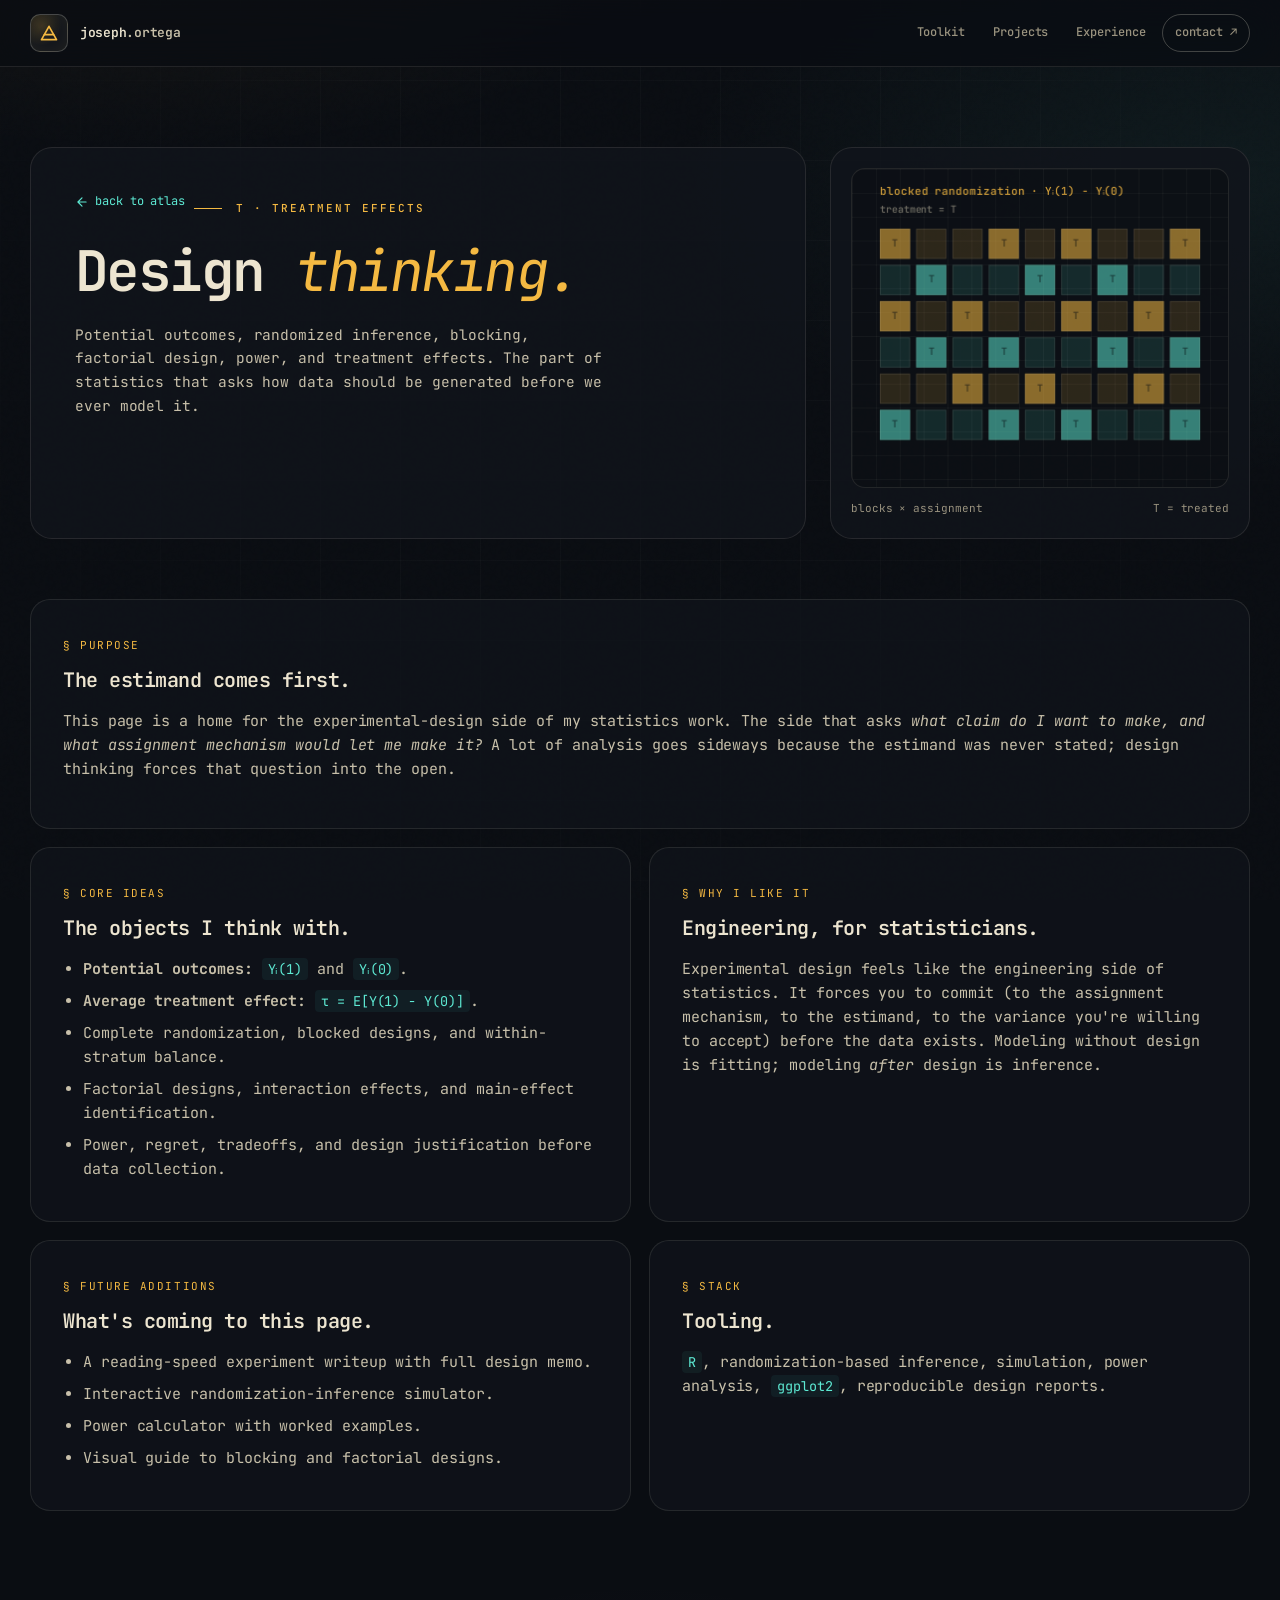
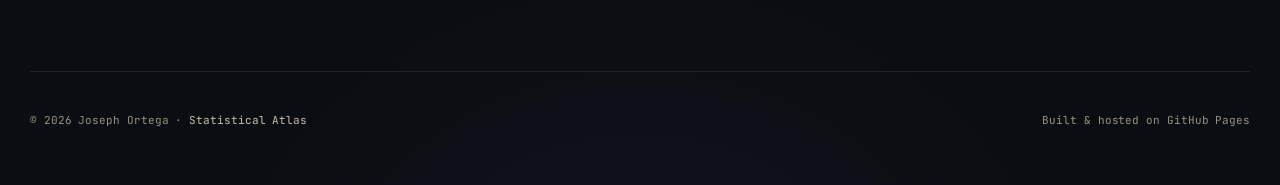
==== commit a0eafea8: "Add files via upload" ====
--- a/projects/experimental-design.html
+++ b/projects/experimental-design.html
@@ -3,12 +3,12 @@
 <head>
   <meta charset="utf-8" />
   <meta name="viewport" content="width=device-width, initial-scale=1" />
-  <title>Experimental Design Notes — Joseph Ortega</title>
+  <title>Experimental Design Notes · Joseph Ortega</title>
   <meta name="description" content="A methods-centered page for potential outcomes, randomized inference, blocking, factorial design, power, and treatment effects." />
   <meta name="theme-color" content="#0a0d12" />
   <link rel="preconnect" href="https://fonts.googleapis.com">
   <link rel="preconnect" href="https://fonts.gstatic.com" crossorigin>
-  <link href="https://fonts.googleapis.com/css2?family=Fraunces:ital,opsz,wght,SOFT@0,9..144,300..900,0..100;1,9..144,300..900,0..100&family=Inter+Tight:wght@400;500;600;700&family=JetBrains+Mono:wght@400;500;600&display=swap" rel="stylesheet">
+  <link href="https://fonts.googleapis.com/css2?family=JetBrains+Mono:ital,wght@0,400;0,500;0,600;0,700;1,400;1,500;1,600&display=swap" rel="stylesheet">
   <link rel="stylesheet" href="../assets/styles.css" />
 </head>
 <body>
@@ -45,7 +45,7 @@
           </a>
           <div class="eyebrow">τ · treatment effects</div>
           <h1>Design <em>thinking.</em></h1>
-          <p class="blurb">Potential outcomes, randomized inference, blocking, factorial design, power, and treatment effects — the part of statistics that asks how data should be generated before we ever model it.</p>
+          <p class="blurb">Potential outcomes, randomized inference, blocking, factorial design, power, and treatment effects. The part of statistics that asks how data should be generated before we ever model it.</p>
         </div>
         <aside class="proj-viz reveal" aria-label="Blocked randomization visualization">
           <canvas data-viz="experiment"></canvas>
@@ -60,7 +60,7 @@
         <article class="case-card full reveal">
           <div class="num">§ purpose</div>
           <h2>The estimand comes first.</h2>
-          <p>This page is a home for the experimental-design side of my statistics work — the side that asks <em>what claim do I want to make, and what assignment mechanism would let me make it?</em> A lot of analysis goes sideways because the estimand was never stated; design thinking forces that question into the open.</p>
+          <p>This page is a home for the experimental-design side of my statistics work. The side that asks <em>what claim do I want to make, and what assignment mechanism would let me make it?</em> A lot of analysis goes sideways because the estimand was never stated; design thinking forces that question into the open.</p>
         </article>
 
         <article class="case-card reveal">
@@ -78,7 +78,7 @@
         <article class="case-card reveal">
           <div class="num">§ why I like it</div>
           <h2>Engineering, for statisticians.</h2>
-          <p>Experimental design feels like the engineering side of statistics. It forces you to commit — to the assignment mechanism, to the estimand, to the variance you're willing to accept — before the data exists. Modeling without design is fitting; modeling <em>after</em> design is inference.</p>
+          <p>Experimental design feels like the engineering side of statistics. It forces you to commit (to the assignment mechanism, to the estimand, to the variance you're willing to accept) before the data exists. Modeling without design is fitting; modeling <em>after</em> design is inference.</p>
         </article>
 
         <article class="case-card reveal">
--- a/assets/styles.css
+++ b/assets/styles.css
@@ -36,10 +36,10 @@
   --plum:       #9b6cc6;
   --moss:       #a3b97f;
 
-  /* type */
-  --serif: "Fraunces", "Newsreader", "Times New Roman", Georgia, serif;
-  --sans:  "Inter Tight", "Inter", system-ui, -apple-system, "Segoe UI", sans-serif;
-  --mono:  "JetBrains Mono", "IBM Plex Mono", ui-monospace, SFMono-Regular, Menlo, monospace;
+  /* type · single mono stack throughout */
+  --mono:  "JetBrains Mono", "IBM Plex Mono", ui-monospace, SFMono-Regular, Menlo, Consolas, monospace;
+  --serif: var(--mono);
+  --sans:  var(--mono);
 
   --max:   1220px;
   --max-narrow: 980px;
@@ -58,9 +58,9 @@
 body {
   min-height: 100vh;
   color: var(--text);
-  font-family: var(--sans);
-  font-size: 16px;
-  line-height: 1.55;
+  font-family: var(--mono);
+  font-size: 15px;
+  line-height: 1.62;
   letter-spacing: -0.005em;
   background: var(--ink);
   background-image:
@@ -68,7 +68,6 @@
     radial-gradient(900px 500px at 95% 10%, rgba(94, 234, 212, 0.06), transparent 60%),
     radial-gradient(800px 700px at 50% 110%, rgba(155, 108, 198, 0.07), transparent 55%);
   overflow-x: hidden;
-  font-feature-settings: "ss01", "ss02", "cv11";
   -webkit-font-smoothing: antialiased;
   -moz-osx-font-smoothing: grayscale;
 }
@@ -185,31 +184,28 @@
 
 h1 {
   margin: 0;
-  font-family: var(--serif);
-  font-weight: 500;
-  font-size: clamp(54px, 8.5vw, 116px);
-  line-height: 0.95;
+  font-family: var(--mono);
+  font-weight: 600;
+  font-size: clamp(40px, 6.2vw, 80px);
+  line-height: 1.02;
   letter-spacing: -0.045em;
-  font-variation-settings: "opsz" 144, "SOFT" 50;
-  max-width: 18ch;
+  max-width: 22ch;
 }
 h1 em {
   font-style: italic; font-weight: 400;
-  font-variation-settings: "opsz" 144, "SOFT" 100;
   color: var(--amber);
 }
-h1 .accent { color: var(--cyan); font-style: italic; font-weight: 400; }
+h1 .accent { color: var(--cyan); font-style: italic; font-weight: 500; }
 
 .hero-copy {
-  margin: 28px 0 0;
+  margin: 30px 0 0;
   max-width: 560px;
   color: var(--text-soft);
-  font-family: var(--serif);
-  font-size: clamp(20px, 2.1vw, 26px);
+  font-family: var(--mono);
+  font-size: clamp(15px, 1.5vw, 18px);
   font-weight: 400;
-  line-height: 1.4;
-  letter-spacing: -0.01em;
-  font-variation-settings: "opsz" 18;
+  line-height: 1.55;
+  letter-spacing: -0.005em;
 }
 .hero-copy strong { color: var(--text); font-weight: 600; }
 
@@ -331,19 +327,17 @@
 .section.inverted .section-num { color: var(--ink-mute); }
 .section-head h2 {
   margin: 0;
-  font-family: var(--serif); font-weight: 500;
-  font-size: clamp(42px, 5.5vw, 76px);
-  letter-spacing: -0.04em;
-  line-height: 0.98;
-  font-variation-settings: "opsz" 96;
+  font-family: var(--mono); font-weight: 600;
+  font-size: clamp(30px, 4.0vw, 52px);
+  letter-spacing: -0.035em;
+  line-height: 1.04;
 }
 .section-head h2 em { font-style: italic; color: var(--amber); font-weight: 400; }
 .section.inverted .section-head h2 em { color: var(--amber-deep); }
 .section-head .lede {
   color: var(--text-soft);
-  font-family: var(--serif); font-size: 19px; line-height: 1.45;
-  max-width: 48ch;
-  font-variation-settings: "opsz" 18;
+  font-family: var(--mono); font-size: 14.5px; line-height: 1.6;
+  max-width: 56ch;
 }
 .section.inverted .section-head .lede { color: var(--ink-mute); }
 
@@ -374,11 +368,10 @@
 }
 .about-note .pull {
   margin: 0;
-  font-family: var(--serif); font-weight: 500;
-  font-size: clamp(28px, 3vw, 38px);
-  line-height: 1.1;
-  letter-spacing: -0.025em;
-  font-variation-settings: "opsz" 60;
+  font-family: var(--mono); font-weight: 500;
+  font-size: clamp(20px, 2.1vw, 26px);
+  line-height: 1.35;
+  letter-spacing: -0.02em;
 }
 .about-note .pull em { font-style: italic; color: var(--amber); }
 .about-note .sig {
@@ -387,7 +380,7 @@
   letter-spacing: 0.06em;
 }
 
-.about-body { padding: 40px; color: var(--text-soft); font-size: 16.5px; }
+.about-body { padding: 40px; color: var(--text-soft); font-size: 14.5px; line-height: 1.65; }
 .about-body p { margin: 0 0 16px; }
 .about-body p:last-child { margin-bottom: 0; }
 .about-body strong { color: var(--text); }
@@ -419,7 +412,7 @@
   color: var(--text-mute); font-size: 13px; line-height: 1.45;
 }
 
-/* ── MATH TOOLKIT — the showpiece ── */
+/* ── MATH TOOLKIT · the showpiece ── */
 .toolkit {
   display: grid;
   grid-template-columns: repeat(6, 1fr);
@@ -461,9 +454,8 @@
 .tool-body { padding: 18px 20px 22px; }
 .tool-body h3 {
   margin: 0 0 10px;
-  font-family: var(--serif); font-weight: 500;
-  font-size: 22px; line-height: 1.15; letter-spacing: -0.02em;
-  font-variation-settings: "opsz" 36;
+  font-family: var(--mono); font-weight: 600;
+  font-size: 17px; line-height: 1.25; letter-spacing: -0.02em;
 }
 .tool-body .eq {
   display: block;
@@ -513,11 +505,10 @@
 }
 .proj-symbol {
   position: absolute; right: 24px; top: 18px;
-  font-family: var(--serif); font-style: italic;
-  font-size: 96px; line-height: 1;
+  font-family: var(--mono); font-style: italic; font-weight: 500;
+  font-size: 72px; line-height: 1;
   color: rgba(244, 185, 66, 0.10);
   pointer-events: none;
-  font-variation-settings: "opsz" 144;
 }
 .proj-kicker {
   font-family: var(--mono); font-size: 10px; font-weight: 600;
@@ -527,10 +518,9 @@
 }
 .proj h3 {
   margin: 0 0 12px;
-  font-family: var(--serif); font-weight: 500;
-  font-size: clamp(24px, 2.6vw, 34px);
-  letter-spacing: -0.025em; line-height: 1.1;
-  font-variation-settings: "opsz" 60;
+  font-family: var(--mono); font-weight: 600;
+  font-size: clamp(18px, 1.9vw, 24px);
+  letter-spacing: -0.025em; line-height: 1.25;
   position: relative; z-index: 1;
 }
 .proj p {
@@ -599,9 +589,9 @@
 .role-body { padding: 28px; }
 .role-body h3 {
   margin: 0 0 10px;
-  font-family: var(--serif); font-weight: 500; font-size: 26px;
+  font-family: var(--mono); font-weight: 600; font-size: 18px;
   letter-spacing: -0.025em;
-  font-variation-settings: "opsz" 36;
+  line-height: 1.3;
 }
 .role-body p { margin: 0; color: var(--text-soft); font-size: 14.5px; }
 .role-where {
@@ -634,7 +624,7 @@
 }
 .skill h3 {
   margin: 0;
-  font-family: var(--serif); font-weight: 500; font-size: 24px;
+  font-family: var(--mono); font-weight: 600; font-size: 17px;
   letter-spacing: -0.025em;
 }
 .skill .h .num { font-family: var(--mono); font-size: 11px; color: var(--text-mute); }
@@ -666,7 +656,7 @@
 .mle-col:nth-child(2) .tag { color: var(--amber); border: 1px solid var(--rule-amber); }
 .mle-col h4 {
   margin: 0 0 14px;
-  font-family: var(--serif); font-weight: 500; font-size: 24px; letter-spacing: -0.025em;
+  font-family: var(--mono); font-weight: 600; font-size: 17px; letter-spacing: -0.025em;
 }
 .mle-col .eqblock {
   margin: 0 0 16px;
@@ -695,17 +685,15 @@
 .contact-card .eyebrow { justify-content: center; }
 .contact-card h2 {
   margin: 0 0 18px;
-  font-family: var(--serif); font-weight: 500;
-  font-size: clamp(42px, 6vw, 80px);
-  letter-spacing: -0.04em; line-height: 1;
-  font-variation-settings: "opsz" 96;
+  font-family: var(--mono); font-weight: 600;
+  font-size: clamp(28px, 4vw, 48px);
+  letter-spacing: -0.04em; line-height: 1.1;
 }
 .contact-card h2 em { font-style: italic; color: var(--amber); }
 .contact-card p {
-  max-width: 56ch; margin: 0 auto 30px;
+  max-width: 60ch; margin: 0 auto 30px;
   color: var(--text-soft);
-  font-family: var(--serif); font-size: 20px; line-height: 1.45;
-  font-variation-settings: "opsz" 18;
+  font-family: var(--mono); font-size: 14.5px; line-height: 1.65;
 }
 
 /* ── FOOTER ── */
@@ -736,14 +724,13 @@
 }
 .proj-title .back:hover { color: var(--amber); }
 .proj-title h1 {
-  font-size: clamp(40px, 6vw, 80px);
-  max-width: 14ch;
+  font-size: clamp(32px, 4.6vw, 56px);
+  max-width: 18ch;
 }
 .proj-title .blurb {
   margin: 22px 0 0; max-width: 60ch;
   color: var(--text-soft);
-  font-family: var(--serif); font-size: 22px; line-height: 1.35;
-  font-variation-settings: "opsz" 18;
+  font-family: var(--mono); font-size: 14.5px; line-height: 1.65;
 }
 
 .proj-viz {
@@ -774,9 +761,8 @@
 .case-card.full { grid-column: 1 / -1; }
 .case-card h2 {
   margin: 0 0 16px;
-  font-family: var(--serif); font-weight: 500; font-size: 32px;
-  letter-spacing: -0.025em;
-  font-variation-settings: "opsz" 60;
+  font-family: var(--mono); font-weight: 600; font-size: 20px;
+  letter-spacing: -0.025em; line-height: 1.3;
 }
 .case-card .num {
   display: inline-block;
